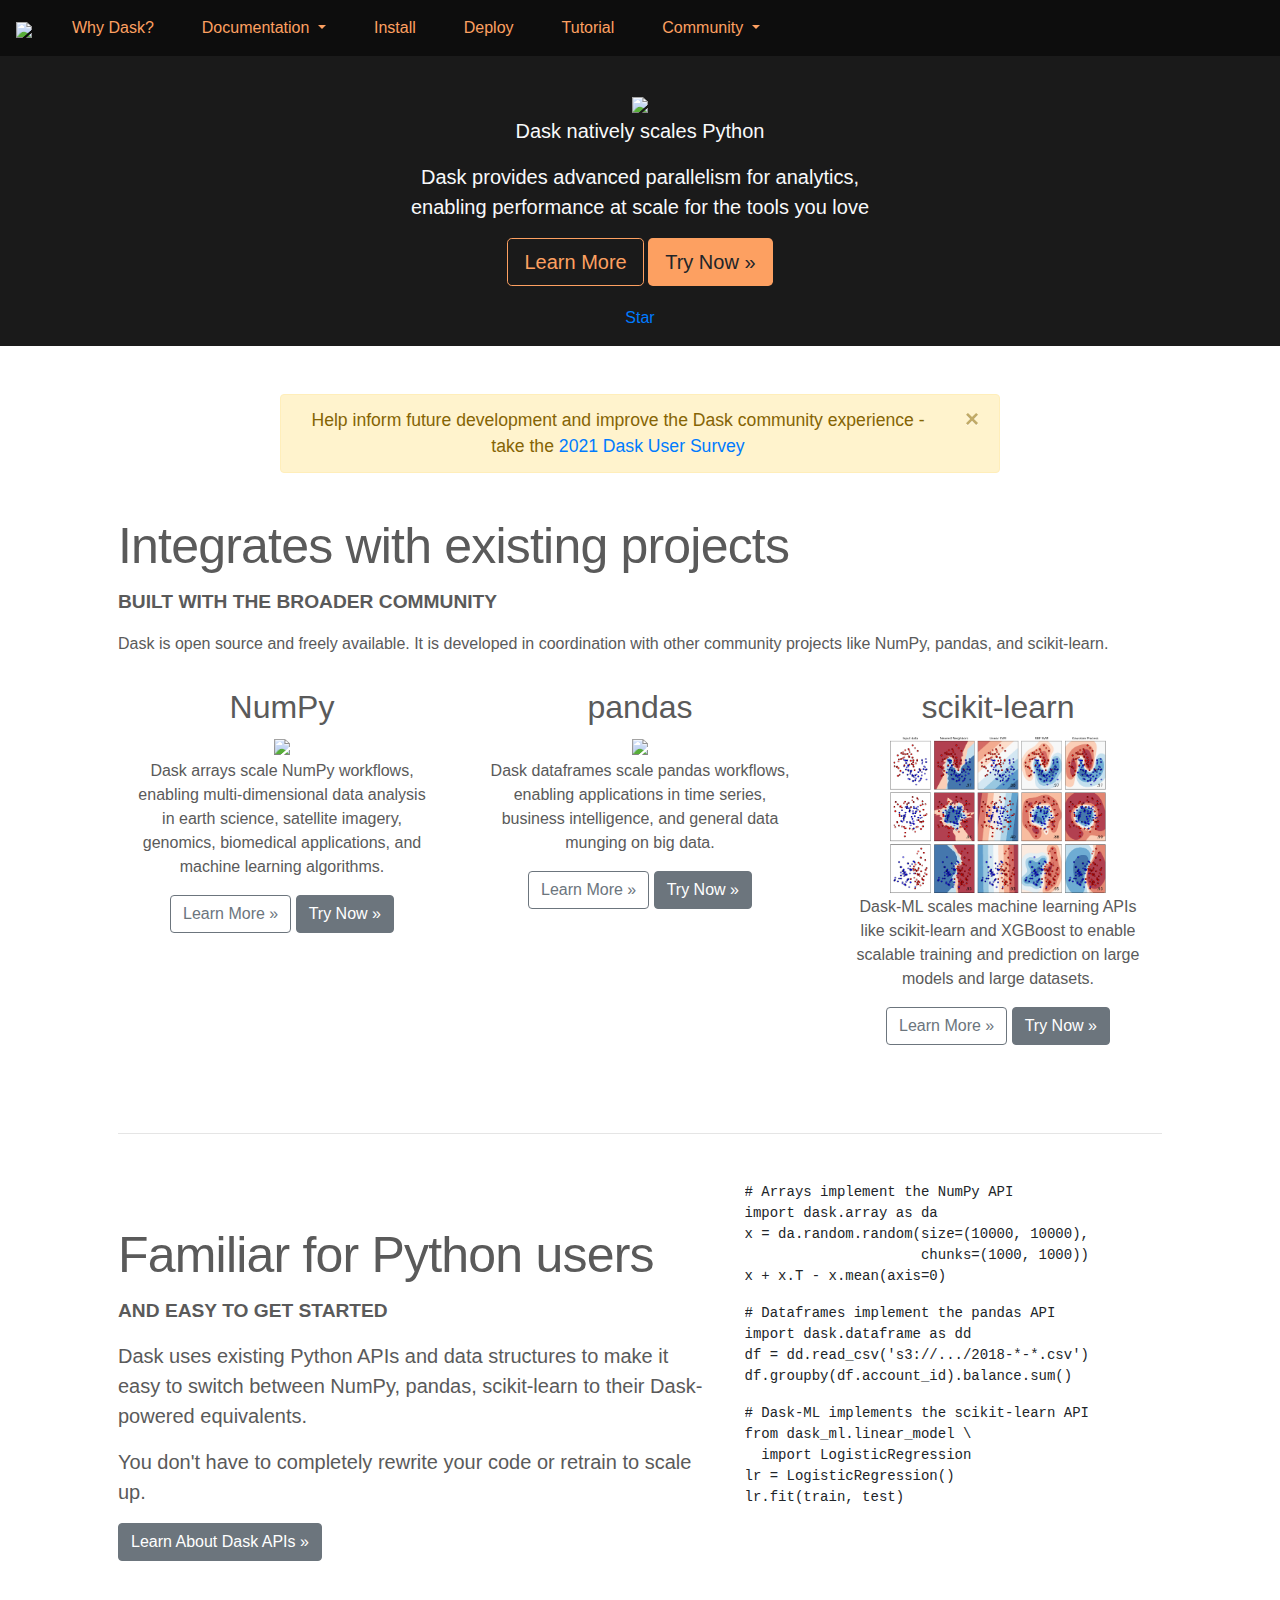
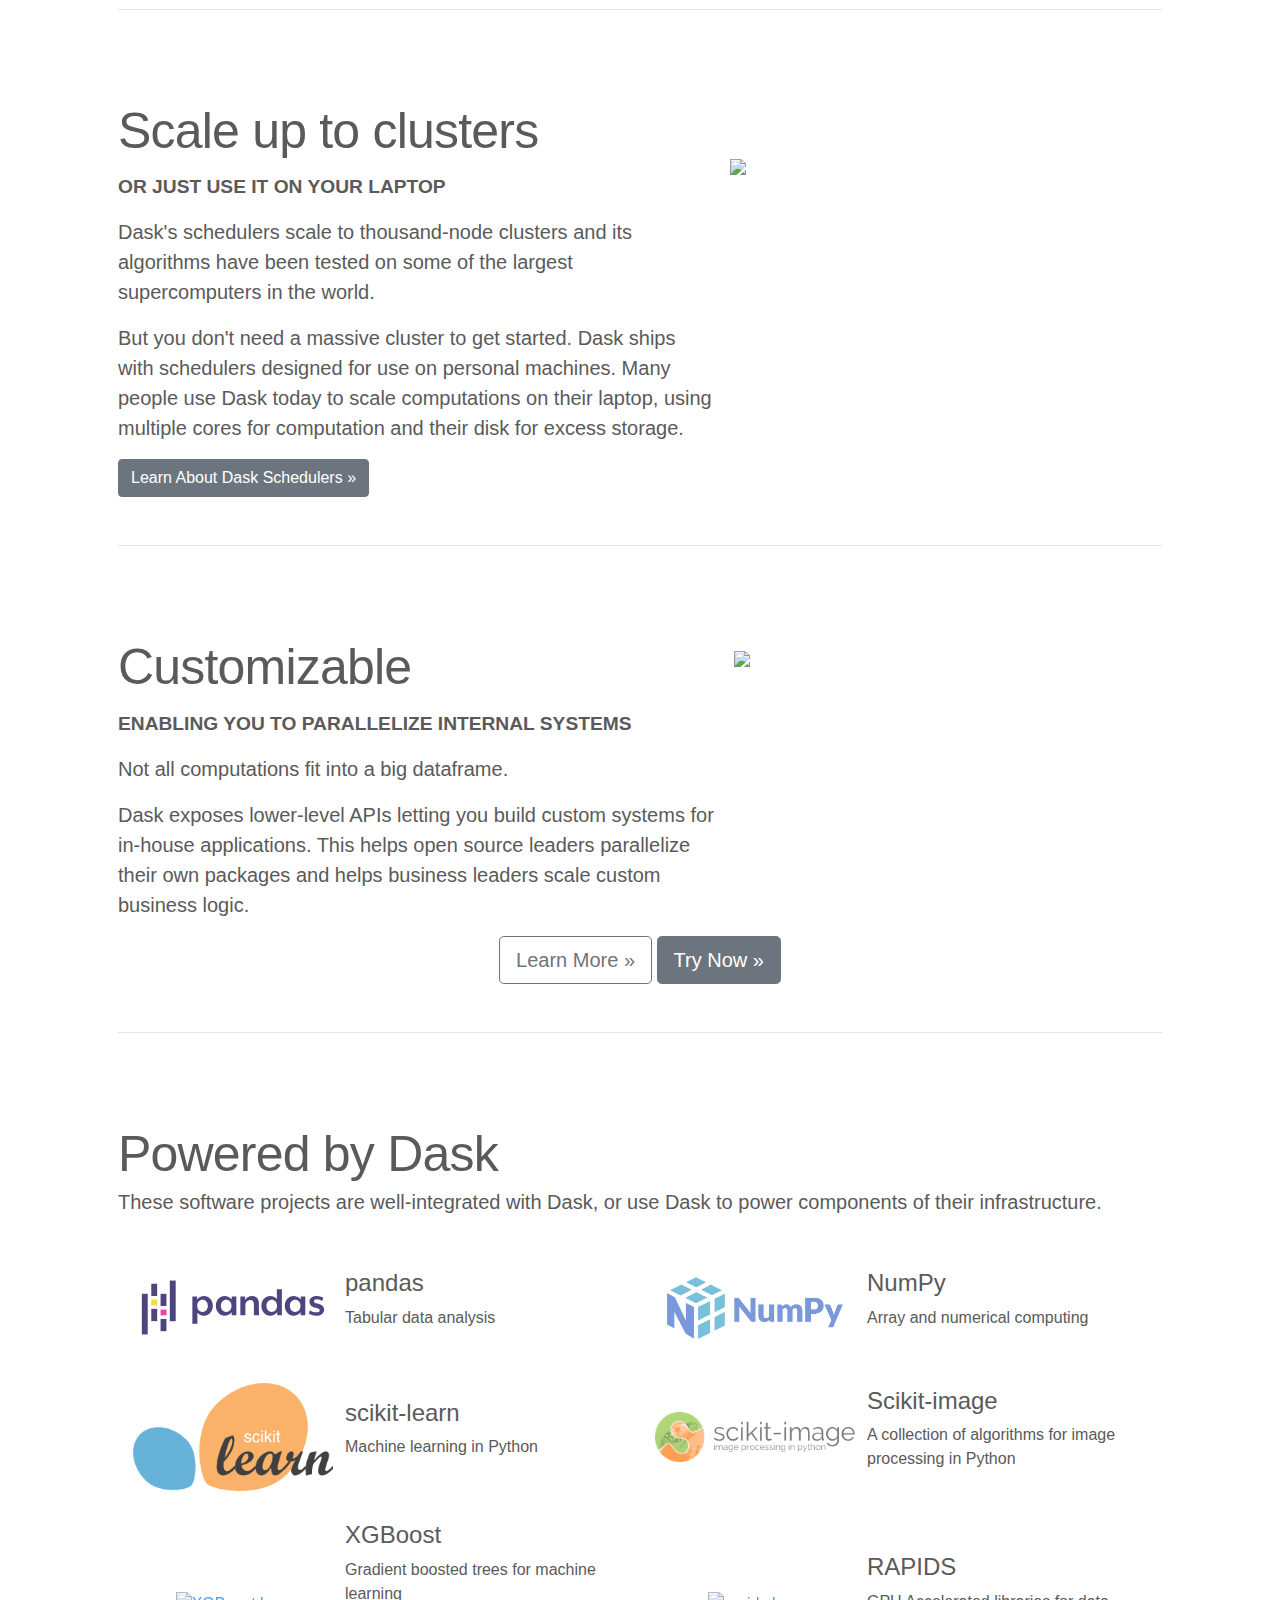
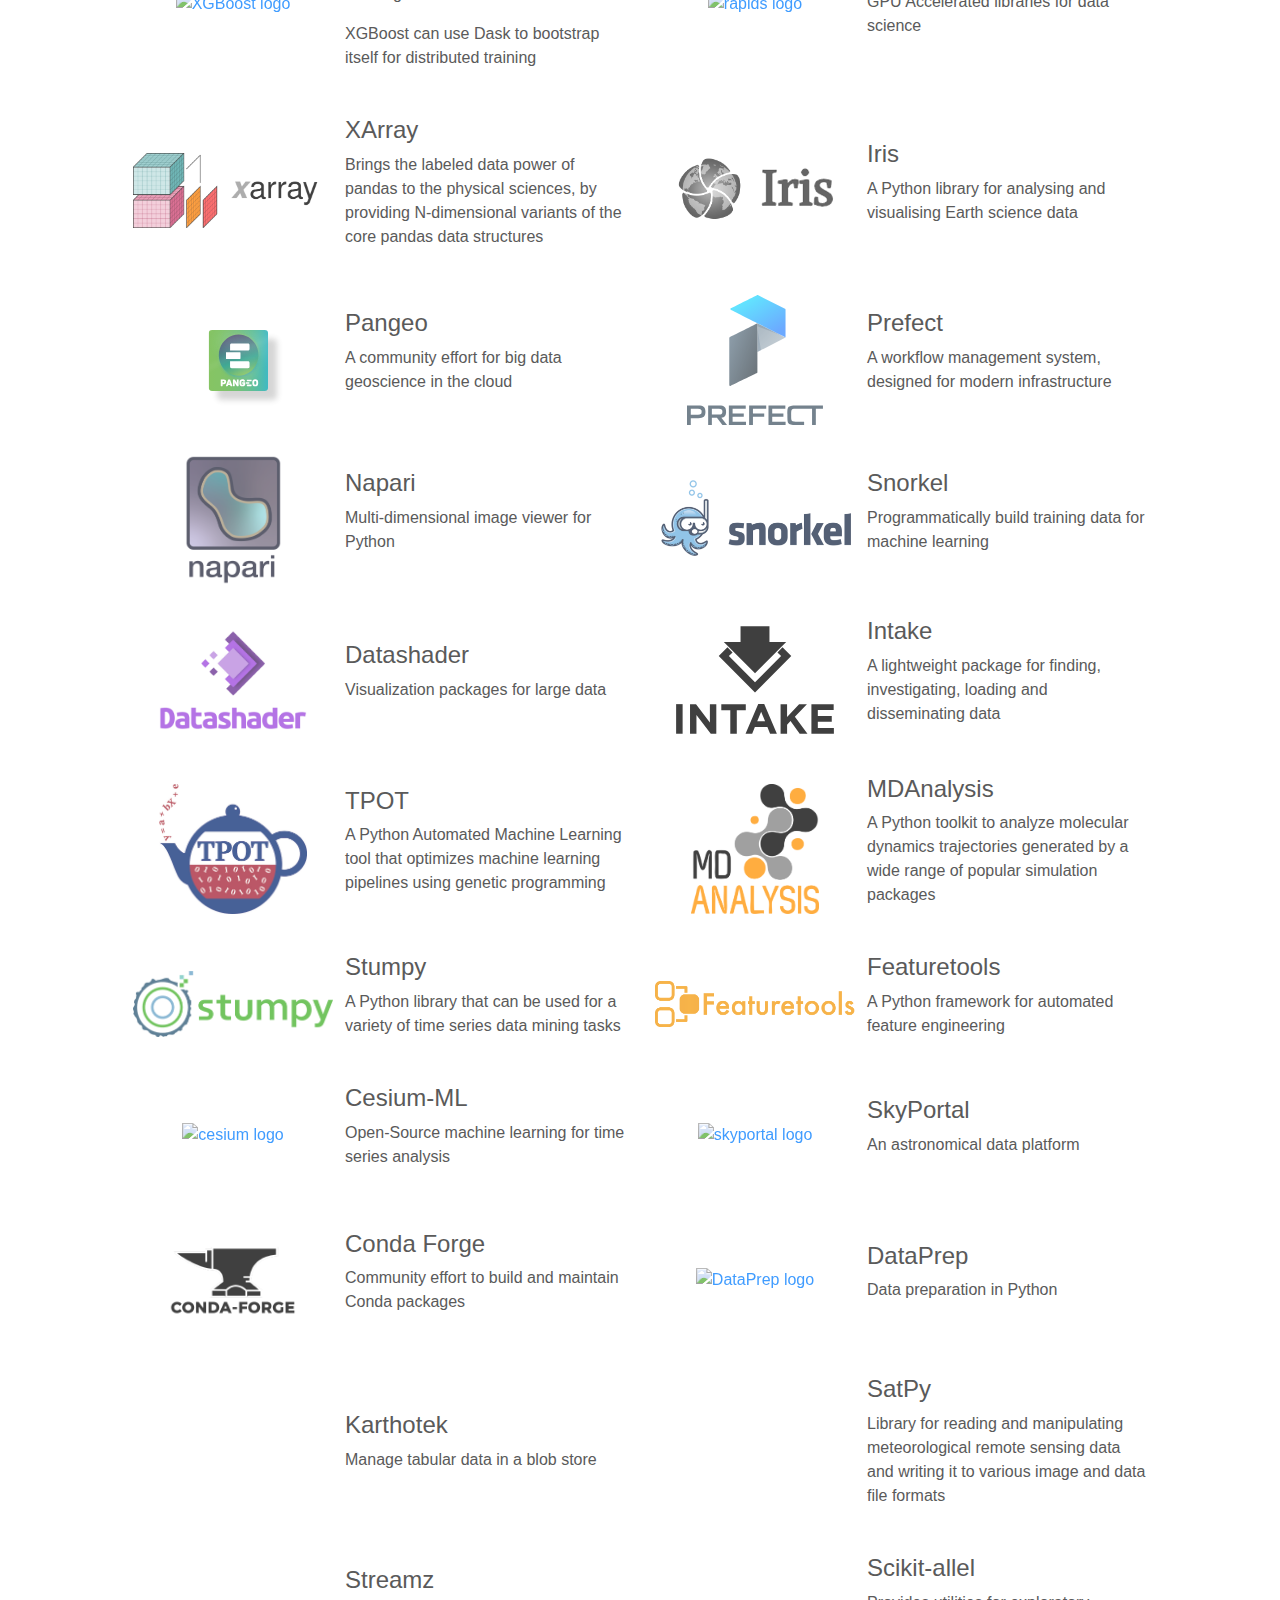
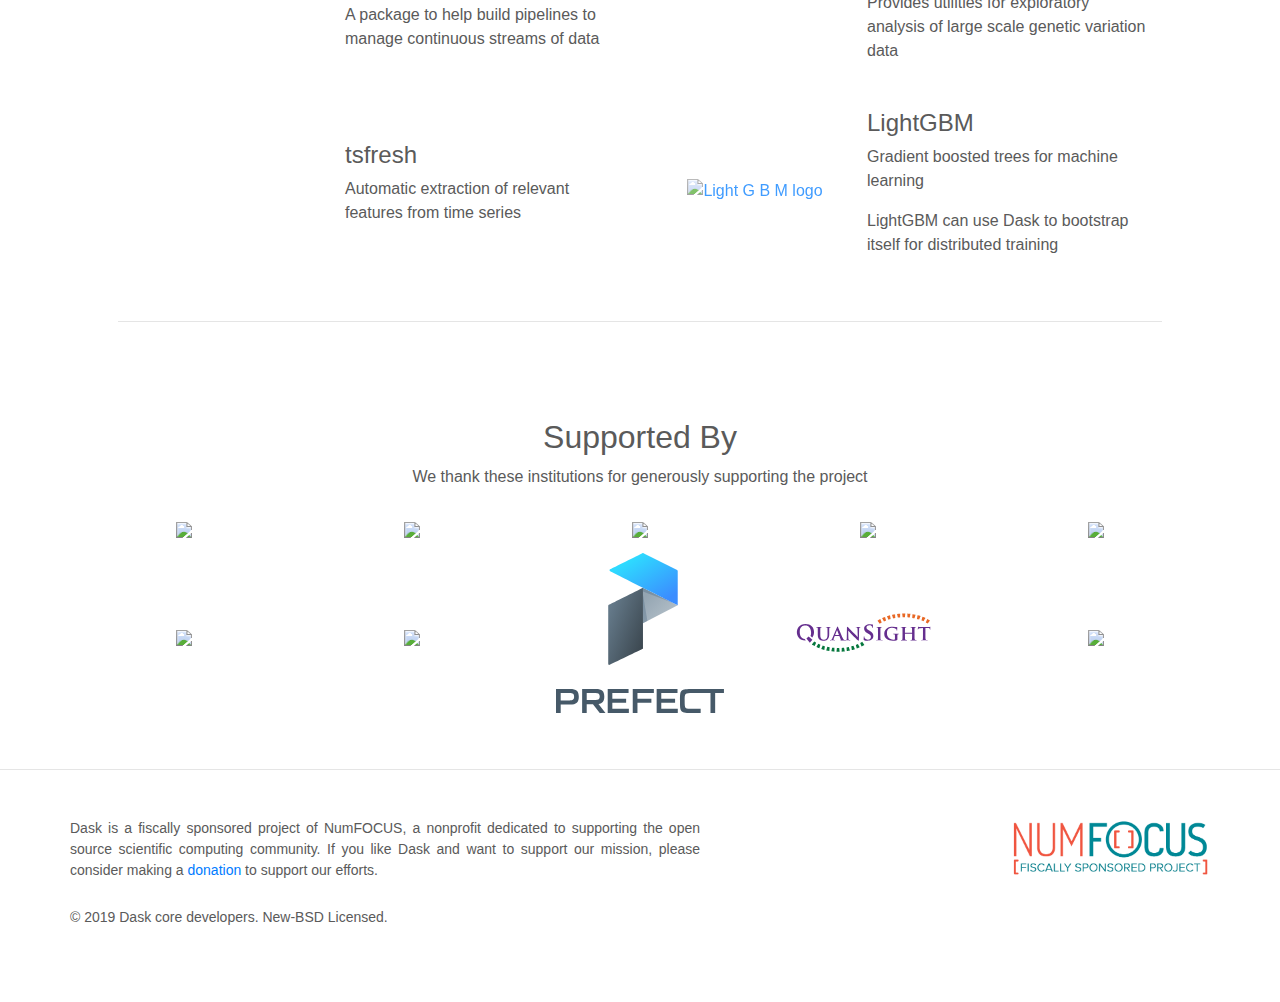
==== index.html @ f503f7cb "Update to use new Coiled logo" ====
<!doctype html>
<html lang="en">
  <head>
    <meta charset="utf-8">
    <meta name="viewport" content="width=device-width, initial-scale=1, shrink-to-fit=no">
    <meta name="description" content="">
    <meta name="author" content="">
    <meta name="google-site-verification" content="2CoQThW5lcT6qWtdh8sSLJZAu2zcK69fjj8QJDXtjIM" />

    <!-- Open Graph -->
    <meta property="og:title" content="Dask: Scalable analytics in Python">
    <meta property="og:type" content="website">
    <meta property="og:image" content="https://dask.org/_images/dask_horizontal_white_no_pad_dark_bg.png">
    <meta property="og:url" content="https://dask.org/">
    <meta property="og:description" content="Dask provides advanced parallelism for analytics, enabling performance at scale for the tools you love">
    <meta name="twitter:card" content="summary_large_image">
    <meta name="twitter:creator:id" content="dask_dev">

    <link rel="shortcut icon" href="_images/favicon.ico"/>

    <title>Dask: Scalable analytics in Python</title>

    <!-- Bootstrap core CSS -->
    <link href="https://maxcdn.bootstrapcdn.com/bootstrap/4.0.0/css/bootstrap.min.css" rel="stylesheet">

    <link rel="stylesheet" href="https://cdnjs.cloudflare.com/ajax/libs/prism/1.6.0/themes/prism.min.css">

    <!-- Custom styles for this template -->
    <link href="_static/main-page.css" rel="stylesheet">

  </head>
  <body>

    <header>

      <nav class="navbar navbar-expand-lg">
        <div class="navbar-brand">
          <a href="index.html"><img src="_images/dask_icon_no_pad.svg" style="height: 2rem;"></a>
        </div>
        <div class="navbar-dark bg-dark">
          <button class="navbar-toggler" type="button" data-toggle="collapse" data-target="#navbarNavDropdown" aria-controls="navbarNavDropdown" aria-expanded="false" aria-label="Toggle navigation">
            <span class="navbar-toggler-icon"></span>
          </button>
        </div>
        <div class="collapse navbar-collapse" id="navbarNavDropdown">
          <ul class="navbar-nav">
            <li class="navbar-item"><a class="nav-link" href="https://docs.dask.org/en/latest/why.html">Why Dask?</a></li>

            <li class="nav-item dropdown">
              <a class="nav-link dropdown-toggle" href="#" id="navbarDropdownMenuLink" data-toggle="dropdown" aria-haspopup="true" aria-expanded="false">
                Documentation
              </a>
              <div class="dropdown-menu" aria-labelledby="navbarDropdownMenuLink">
                <a class="dropdown-item" href="https://docs.dask.org/en/latest/">Overview</a>
                <a class="dropdown-item" href="https://docs.dask.org/en/latest/array.html">Arrays</a>
                <a class="dropdown-item" href="https://docs.dask.org/en/latest/dataframe.html">Dataframes</a>
                <a class="dropdown-item" href="https://ml.dask.org/">Machine Learning</a>
                <a class="dropdown-item" href="https://docs.dask.org/en/latest/delayed.html">Custom Applications</a>
                <a class="dropdown-item" href="https://docs.dask.org/en/latest/futures.html">Real Time</a>
              </div>
            </li>

            <li class="navbar-item"><a class="nav-link" href="https://docs.dask.org/en/latest/install.html">Install</a></li>
            <li class="navbar-item"><a class="nav-link" href="https://docs.dask.org/en/latest/setup.html">Deploy</a></li>
            <li class="navbar-item"><a class="nav-link" href="https://github.com/dask/dask-tutorial">Tutorial</a></li>

            <li class="nav-item dropdown">
              <a class="nav-link dropdown-toggle" href="#" id="navbarDropdownMenuLink" data-toggle="dropdown" aria-haspopup="true" aria-expanded="false">
                Community
              </a>
              <div class="dropdown-menu" aria-labelledby="navbarDropdownMenuLink">
                <a class="dropdown-item" href="https://docs.dask.org/en/latest/support.html">Ask for Help</a>
                <a class="dropdown-item" href="https://github.com/dask">Github</a>
                <a class="dropdown-item" href="https://stackoverflow.com/questions/tagged/dask">Stack Overflow</a>
                <a class="dropdown-item" href="https://twitter.com/dask_dev">Twitter</a>
                <a class="dropdown-item" href="https://blog.dask.org/"> Developer Blog </a>
              </div>
            </li>
          </ul>
        </div>
      </nav>

      <div class="hero position-relative overflow-hidden p-3 text-center text-light">
        <div class="col-md-5 p-lg-1 mx-auto my-3">
          <img src="_images/dask_horizontal_white_no_pad.svg" style="max-width: 100rem;">
          <p class="lead font-weight-normal">
          Dask natively scales Python
          </p>
          <p class="lead ">
          Dask provides advanced parallelism for analytics,
          enabling performance at scale for the tools you love
          </p>
          <a class="btn outline-dask btn-lg" href="https://docs.dask.org/en/latest/">Learn More</a>
          <a class="btn solid-dask btn-lg" href="https://mybinder.org/v2/gh/dask/dask-examples/main?urlpath=lab" role="button">Try Now &raquo;</a>
        </div>
        <a class="github-button" href="https://github.com/dask/dask" data-color-scheme="no-preference: light; light: light; dark: dark;" data-size="large" aria-label="Star dask/dask on GitHub">Star</a>
      </div>


      <main role="main">

        <!-- Marketing messaging and featurettes
          ================================================== -->
          <!-- Wrap the rest of the page in another container to center all the content. -->

          <div class="container marketing p-md-5">

            <div class="alert alert-warning alert-dismissible fade show" role="alert" style="text-align: center;font-size: 1.1em;max-width: 720px;margin-left: auto;margin-right: auto;">
                Help inform future development and improve the Dask community experience - take the <a href="https://forms.gle/F7QSGpSHwBWu8NCg8">2021 Dask User Survey</a>
              <button type="button" class="close" data-dismiss="alert" aria-label="Close">
                <span aria-hidden="true">&times;</span>
              </button>
            </div>

            <!-- Three columns of text below the carousel -->
            <h2 class="featurette-heading">Integrates with existing projects</h2>
            <h2 class="featurette-subheading">Built with the broader community</h2>
            <p>Dask is open source and freely available.  It is developed in coordination with other community projects like NumPy, pandas, and scikit-learn.</p>
            <div class="row">

              <div class="col-lg-4">
                <h2 class="mt-3">NumPy</h2>
                <img src="_images/dask-array-black-text.svg" class="top-image">
                <p>Dask arrays scale NumPy workflows, enabling multi-dimensional data analysis in earth science, satellite imagery, genomics, biomedical applications, and machine learning algorithms.</p>
                <p>
                <a class="btn btn-outline-secondary" href="https://docs.dask.org/en/latest/array.html" role="button">Learn More &raquo;</a>
                <a class="btn btn-secondary" href="https://mybinder.org/v2/gh/dask/dask-examples/main?urlpath=lab/tree/array.ipynb" role="button">Try Now &raquo;</a>
                </p>
              </div><!-- /.col-lg-4 -->
              <div class="col-lg-4">
                <h2 class="mt-3">pandas</h2>
                <img src="_images/dask-dataframe.svg" class="top-image">
                <p>Dask dataframes scale pandas workflows, enabling applications in time series, business intelligence, and general data munging on big data.</p>
                <p>
                <a class="btn btn-outline-secondary" href="https://docs.dask.org/en/latest/dataframe.html" role="button">Learn More &raquo;</a>
                <a class="btn btn-secondary" href="https://mybinder.org/v2/gh/dask/dask-examples/main?urlpath=lab/tree/dataframe.ipynb" role="button">Try Now &raquo;</a>
                </p>
              </div><!-- /.col-lg-4 -->
              <div class="col-lg-4">
                <!-- <img src="https://upload.wikimedia.org/wikipedia/commons/thumb/3/32/Rosenbrock_function.svg/300px-Rosenbrock_function.svg.png" class="top-image"> -->
                <h2 class="mt-3">scikit-learn</h2>
                <img src="_images/sklearn-classification.png" class="top-image">
                <p>Dask-ML scales machine learning APIs like scikit-learn and XGBoost to enable scalable training and prediction on large models and large datasets.</p>
                <p>
                <a class="btn btn-outline-secondary" href="https://ml.dask.org/" role="button">Learn More &raquo;</a>
                <a class="btn btn-secondary" href="https://mybinder.org/v2/gh/dask/dask-examples/main?urlpath=lab/tree/machine-learning.ipynb" role="button">Try Now &raquo;</a>
                </p>
              </div><!-- /.col-lg-4 -->
            </div><!-- /.row -->


            <!-- START THE FEATURETTES -->

            <hr class="featurette-divider">

            <div class="row featurette">
              <div class="col-md-7">
                <h2 class="featurette-heading">Familiar for Python users</h2>
                <h2 class="featurette-subheading">and easy to get started</h2>
                <p class="lead">Dask uses existing Python APIs and data structures to make it easy to switch between NumPy, pandas, scikit-learn to their Dask-powered equivalents.</>
                <p class="lead">You don't have to completely rewrite your code or retrain to scale up.</p>
                <a class="btn btn-secondary" href="https://docs.dask.org/en/latest/api.html" role="button">Learn About Dask APIs &raquo;</a>
              </div>

              <div class="col-md-5 code-block">
                <pre><code class="language-python"># Arrays implement the NumPy API
import dask.array as da
x = da.random.random(size=(10000, 10000),
                     chunks=(1000, 1000))
x + x.T - x.mean(axis=0)</code></pre>

                <pre><code class="language-python"># Dataframes implement the pandas API
import dask.dataframe as dd
df = dd.read_csv('s3://.../2018-*-*.csv')
df.groupby(df.account_id).balance.sum()</code></pre>

                <pre><code class="language-python"># Dask-ML implements the scikit-learn API
from dask_ml.linear_model \
  import LogisticRegression
lr = LogisticRegression()
lr.fit(train, test)</code></pre>
              </div>
            </div>

            <hr class="featurette-divider"></hr>

            <div class="row featurette">
              <div class="col-md-7 order-md-1">
                <h2 class="featurette-heading">Scale up to clusters</h2>
                <h2 class="featurette-subheading">or just use it on your laptop</h2>
                <p class="lead">Dask's schedulers scale to thousand-node clusters and its algorithms have been tested on some of the largest supercomputers in the world.</p>

                <p class="lead">But you don't need a massive cluster to get started. Dask ships with schedulers designed for use on personal machines. Many people use Dask today to scale computations on their laptop, using multiple cores for computation and their disk for excess storage.</p>
                <a class="btn btn-secondary" href="https://docs.dask.org/en/latest/scheduling.html" role="button">Learn About Dask Schedulers &raquo;</a>
              </div>
              <div class="col-md-5 order-md-2" style="padding: 6rem 0rem;">
                <img src="https://github.com/dask/dask-org/raw/main/images/grid_search_schedule.gif"
                     width="100%">
              </div>
            </div>

            <hr class="featurette-divider"></hr>

            <div class="row featurette">
              <div class="col-md-7">
                <h2 class="featurette-heading">Customizable</h2>
                <h2 class="featurette-subheading">Enabling you to parallelize internal systems</h2>
                <p class="lead">Not all computations fit into a big dataframe.</p>
                <p class="lead">Dask exposes lower-level APIs letting you build custom systems for in-house applications. This helps open source leaders parallelize their own packages and helps business leaders scale custom business logic.</p>
              </div>

              <div class="col-md-5 p-lg-1 mx-auto my-5">
                <img src="https://github.com/dask/dask-org/raw/main/images/credit-model.svg.png"
                     width="100%">
              </div>
            </div>

            <div class="text-center">
              <a class="btn btn-outline-secondary btn-lg" href="https://docs.dask.org/en/latest/" role="button">Learn More &raquo;</a>
              <a class="btn btn-secondary btn-lg" href="https://mybinder.org/v2/gh/dask/dask-examples/main?urlpath=lab" role="button">Try Now &raquo;</a>
            </div>

            <hr class="featurette-divider"></hr>

            <div class="row">
              <div class="col-md-12">
              <h2 class="featurette-heading" id="powered-by"><a href="#powered-by" class="link-unstyled">Powered by Dask</a></h2>
                <p class="lead">
                These software projects are well-integrated with Dask,
                or use Dask to power components of their infrastructure.</>
                <div class="container">

                  <div class="row top-padding-small">
                    <div class="col-md-6 flex-item">
                      <a class="flex-item-left" href="https://pandas.pydata.org">
                        <img src="_images/pandas.svg" alt="pandas logo">
                      </a>
                      <div>
                        <h4>pandas</h4>
                        <p>Tabular data analysis</p>
                      </div>
                    </div>
                    <div class="col-md-6 flex-item">
                      <a class="flex-item-left" href="https://numpy.org/">
                        <img src="_images/numpy.png" alt="NumPy logo">
                      </a>
                      <div>
                        <h4>NumPy</h4>
                        <p>Array and numerical computing</p>
                      </div>
                    </div>
                  </div>

                  <div class="row top-padding-small">
                    <div class="col-md-6 flex-item">
                      <a class="flex-item-left" href="https://scikit-learn.org/stable/">
                        <img src="_images/scikit-learn-logo.png" alt="scikit-learn logo">
                      </a>
                      <div>
                        <h4>scikit-learn</h4>
                        <p>Machine learning in Python</p>
                      </div>
                    </div>
                    <div class="col-md-6 flex-item">
                      <a class="flex-item-left" href="https://scikit-image.org/">
                        <img src="_images/scikit-image-logo.png" alt="scikit-image logo">
                      </a>
                      <div>
                        <h4>Scikit-image</h4>
                        <p>A collection of algorithms for image processing in Python</p>
                      </div>
                    </div>
                  </div>

                  <div class="row top-padding-small">
                    <div class="col-md-6 flex-item">
                      <a class="flex-item-left" href="https://xgboost.ai/">
                        <img src="_images/xgboost-logo.png" alt="XGBoost logo">
                      </a>
                      <div>
                        <h4>XGBoost</h4>
                        <p>Gradient boosted trees for machine learning </p>
                        <p>XGBoost can use Dask to bootstrap itself for distributed training</p>
                      </div>
                    </div>
                    <div class="col-md-6 flex-item">
                      <a class="flex-item-left" href="https://rapids.ai">
                        <img src="_images/rapids-logo.png" alt="rapids logo">
                      </a>
                      <div>
                        <h4>RAPIDS</h4>
                        <p>GPU Accelerated libraries for data science</p>
                      </div>
                    </div>
                  </div>

                  <div class="row top-padding-small">
                    <div class="col-md-6 flex-item">
                      <a class="flex-item-left" href="http://xarray.pydata.org/en/stable/">
                        <img src="_images/xarray-logo.png" alt="xarray logo">
                      </a>
                      <div>
                        <h4>XArray</h4>
                        <p>Brings the labeled data power of pandas to the physical sciences, by providing N-dimensional variants of the core pandas data structures</p>
                      </div>
                    </div>
                    <div class="col-md-6 flex-item">
                      <a class="flex-item-left" href="https://scitools.org.uk/iris/docs/latest/">
                        <img src="_images/iris-logo.png" alt="iris logo">
                      </a>
                      <div>
                        <h4>Iris</h4>
                        <p>A Python library for analysing and visualising Earth science data</p>
                      </div>
                    </div>
                  </div>

                  <div class="row top-padding-small">
                    <div class="col-md-6 flex-item">
                      <a class="flex-item-left" href="https://pangeo.io">
                        <img src="_images/pangeo_card_green.svg" alt="pangeo logo">
                      </a>
                      <div>
                        <h4>Pangeo</h4>
                        <p>A community effort for big data geoscience in the cloud</p>
                      </div>
                    </div>
                    <div class="col-md-6 flex-item">
                      <a class="flex-item-left" href="https://docs.prefect.io/">
                        <img src="_images/prefect-logo.svg" alt="prefect logo">
                      </a>
                      <div>
                        <h4>Prefect</h4>
                        <p>A workflow management system, designed for modern infrastructure</p>
                      </div>
                    </div>
                  </div>

                  <div class="row top-padding-small">
                    <div class="col-md-6 flex-item">
                      <a class="flex-item-left" href="http://napari.org">
                        <img src="_images/napari.png" alt="Napari logo">
                      </a>
                      <div>
                        <h4>Napari</h4>
                        <p>Multi-dimensional image viewer for Python</p>
                      </div>
                    </div>
                    <div class="col-md-6 flex-item">
                      <a class="flex-item-left" href="https://snorkel.org">
                        <img src="_images/snorkel.png" alt="Snorkel logo">
                      </a>
                      <div>
                        <h4>Snorkel</h4>
                        <p>Programmatically build training data for machine learning</p>
                      </div>
                    </div>
                  </div>

                  <div class="row top-padding-small">
                    <div class="col-md-6 flex-item">
                      <a class="flex-item-left" href="http://datashader.org">
                        <img src="_images/datashader_logo.png" alt="datashader logo">
                      </a>
                      <div>
                        <h4>Datashader</h4>
                        <p>Visualization packages for large data</p>
                      </div>
                    </div>
                    <div class="col-md-6 flex-item">
                      <a class="flex-item-left" href="https://intake.readthedocs.io/en/latest/">
                        <img src="_images/intake-logo.svg" alt="intake logo">
                      </a>
                      <div>
                        <h4>Intake</h4>
                        <p>A lightweight package for finding, investigating, loading and disseminating data</p>
                      </div>
                    </div>
                  </div>

                  <div class="row top-padding-small">
                    <div class="col-md-6 flex-item">
                      <a class="flex-item-left" href="https://epistasislab.github.io/tpot/">
                        <img src="_images/tpot-logo.jpg" alt="tpot logo">
                      </a>
                      <div>
                        <h4>TPOT</h4>
                        <p>A Python Automated Machine Learning tool that optimizes machine learning pipelines using genetic programming</p>
                      </div>
                    </div>
                    <div class="col-md-6 flex-item">
                      <a class="flex-item-left" href="https://www.mdanalysis.org/">
                        <img src="_images/mdanalysis-logo.png" alt="mdanalysis logo">
                      </a>
                      <div>
                        <h4>MDAnalysis</h4>
                        <p>A Python toolkit to analyze molecular dynamics trajectories generated by a wide range of popular simulation packages</p>
                      </div>
                    </div>
                  </div>

                  <div class="row top-padding-small">
                    <div class="col-md-6 flex-item">
                      <a class="flex-item-left" href="https://github.com/TDAmeritrade/stumpy">
                        <img src="_images/stumpy_logo_small.png" alt="stumpy logo">
                      </a>
                      <div>
                        <h4>Stumpy</h4>
                        <p>A Python library that can be used for a variety of time series data mining tasks</p>
                      </div>
                    </div>
                    <div class="col-md-6 flex-item">
                      <a class="flex-item-left" href="https://www.featuretools.com/">
                        <img src="_images/featuretools-logo.png" alt="featuretools logo">
                      </a>
                      <div>
                        <h4>Featuretools</h4>
                        <p>A Python framework for automated feature engineering</p>
                      </div>
                    </div>
                  </div>

                  <div class="row top-padding-small">
                    <div class="col-md-6 flex-item">
                      <a class="flex-item-left" href="http://cesium-ml.org">
                        <img src="_images/cesium-logo.png" alt="cesium logo">
                      </a>
                      <div>
                        <h4>Cesium-ML</h4>
                        <p>Open-Source machine learning for time series analysis</p>
                      </div>
                    </div>
                    <div class="col-md-6 flex-item">
                      <a class="flex-item-left" href="https://skyportal.io">
                        <img src="_images/skyportal_logo.png" alt="skyportal logo">
                      </a>
                      <div>
                        <h4>SkyPortal</h4>
                        <p>An astronomical data platform</p>
                      </div>
                    </div>
                  </div>

                  <div class="row top-padding-small">
                    <div class="col-md-6 flex-item">
                      <a class="flex-item-left" href="http://cesium-ml.org">
                        <img src="_images/conda-forge.png" alt="Conda Forge logo">
                      </a>
                      <div>
                        <h4>Conda Forge</h4>
                        <p>Community effort to build and maintain Conda packages</p>
                      </div>
                    </div>
                    <div class="col-md-6 flex-item">
                      <a class="flex-item-left" href="http://dataprep.ai">
                        <img src="_images/dataprep.png" alt="DataPrep logo">
                      </a>
                      <div>
                        <h4>DataPrep</h4>
                        <p>Data preparation in Python</p>
                      </div>
                    </div>
                  </div>

                  <div class="row top-padding-small">
                    <div class="col-md-6 flex-item">
                      <div class="flex-item-left"></div>
                      <div>
                        <a class="link-unstyled" href="https://kartothek.readthedocs.io/">
                          <h4>Karthotek</h4>
                        </a>
                        <p>Manage tabular data in a blob store</p>
                      </div>
                    </div>
                    <div class="col-md-6 flex-item">
                      <div class="flex-item-left"></div>
                      <div>
                        <a class="link-unstyled" href="https://satpy.readthedocs.io/">
                          <h4>SatPy</h4>
                        </a>
                        <p>Library for reading and manipulating meteorological remote sensing data and writing it to various image and data file formats</p>
                      </div>
                    </div>
                  </div>

                  <div class="row top-padding-small">
                    <div class="col-md-6 flex-item">
                      <div class="flex-item-left"></div>
                      <div>
                        <a class="link-unstyled" href="https://streamz.readthedocs.io/en/latest/">
                          <h4>Streamz</h4>
                        </a>
                        <p>A package to help build pipelines to manage continuous streams of data</p>
                      </div>
                    </div>
                    <div class="col-md-6 flex-item">
                      <div class="flex-item-left"></div>
                      <div>
                        <a class="link-unstyled" href="https://scikit-allel.readthedocs.io/en/stable/">
                          <h4>Scikit-allel</h4>
                        </a>
                        <p>Provides utilities for exploratory analysis of large scale genetic variation data</p>
                      </div>
                    </div>
                  </div>

                  <div class="row top-padding-small">
                    <div class="col-md-6 flex-item">
                      <div class="flex-item-left"></div>
                      <div>
                        <a class="link-unstyled" href="https://tsfresh.readthedocs.io/en/latest/">
                          <h4>tsfresh</h4>
                        </a>
                        <p>Automatic extraction of relevant features from time series</p>
                      </div>
                    </div>
                    <div class="col-md-6 flex-item">
                      <a class="flex-item-left" href="https://lightgbm.readthedocs.io/">
                        <img src="_images/lightgbm-logo.svg" alt="Light G B M logo">
                      </a>
                      <div>
                        <h4>LightGBM</h4>
                        <p>Gradient boosted trees for machine learning</p>
                        <p>LightGBM can use Dask to bootstrap itself for distributed training</p>
                      </div>
                    </div>
                  </div>
                </div>
              </div>
            </div>

            <hr class="featurette-divider"></hr>

          </div>

          <section id="supporters">

            <div class="container supporters">
              <h2 id="supported-by"><a href="#supported-by" class="link-unstyled">Supported By</a></h2>
              <p>We thank these institutions for generously supporting the project<p>
              <div class="row">
                <div class="col supporter">
                  <a href="https://anaconda.com"><img src="https://upload.wikimedia.org/wikipedia/en/c/cd/Anaconda_Logo.png"></a>
                </div>
                <div class="col supporter">
                  <a href="https://www.capitalone.com/"><img src="https://www.capitalone.co.uk/images/c1/brand/logo.svg"></a>
                </div>
                <div class="col supporter">
                  <a href="https://coiled.io/"><img src="https://raw.githubusercontent.com/coiled/logos/master/Coiled-Logo_Horizontal_Black-RGB.png"></a>
                </div>
                <div class="col supporter">
                  <a href="https://www.darpa.mil"><img src="https://upload.wikimedia.org/wikipedia/commons/thumb/6/6e/DARPA_Logo.jpg/320px-DARPA_Logo.jpg"></a>
                </div>
                <div class="col supporter">
                  <a href="https://www.moore.org"><img src="https://www.moore.org/content/images/logo-light.png"></a>
                </div>
              </div>
              <div class="row">
                <div class="col supporter">
                  <a href="https://www.nsf.gov"><img src="https://www.nsf.gov/images/logos/NSF_4-Color_bitmap_Logo.png"></a>
                </div>
                <div class="col supporter">
                  <a href="https://www.nvidia.com"><img src="https://upload.wikimedia.org/wikipedia/sco/2/21/Nvidia_logo.svg"></a>
                </div>
                <div class="col supporter">
                  <a href="https://docs.prefect.io/"><img src="_images/prefect-logo.svg"></a>
                </div>
                <div class="col supporter">
                  <a href="https://quansight.com"><img
                     src="_images/quansight.svg"></a>
                </div>
                <div class="col supporter">
                  <a href="https://saturncloud.io/"><img src="https://www.saturncloud.io/s/wp-content/uploads/2020/10/saturncloud-logo-1.svg"></a>
                </div>
              </div>
            </div>
          </section>

          <hr class="featurette-divider"></hr>
          <!-- /END THE FEATURETTES -->

          <!-- FOOTER -->
          <footer class="container">
            <div class="row footer-row">
              <p class="footer-text">
              Dask is a fiscally sponsored project of NumFOCUS, a nonprofit dedicated
              to supporting the open source scientific computing community. If you like
              Dask and want to support our mission, please consider making a
              <a href="https://numfocus.org/donate-to-dask">donation</a> to support our efforts.
              </p>
              <a class="footer-link" href="https://numfocus.org/">
                <img class="footer-img" alt="" src="_images/SponsoredProject.png">
              </a>
            </div>
            <div class="row footer-row">
              <p>&copy; 2019 Dask core developers. New-BSD Licensed.</p>
            </div>
          </footer>
      </main>

      <!-- Bootstrap core JavaScript
        ================================================== -->
        <!-- Placed at the end of the document so the pages load faster -->
        <script src="https://code.jquery.com/jquery-3.2.1.slim.min.js"
                integrity="sha384-KJ3o2DKtIkvYIK3UENzmM7KCkRr/rE9/Qpg6aAZGJwFDMVNA/GpGFF93hXpG5KkN"
                crossorigin="anonymous"></script>
        <script src="https://maxcdn.bootstrapcdn.com/bootstrap/4.0.0/js/bootstrap.min.js"></script>

        <!-- Code highlighting -->
        <script src="https://cdnjs.cloudflare.com/ajax/libs/prism/1.6.0/prism.min.js"></script>
        <script src="https://cdnjs.cloudflare.com/ajax/libs/prism/1.6.0/components/prism-python.min.js"></script>

        <!-- Google Analytics -->
        <script>
          window.ga=window.ga||function(){(ga.q=ga.q||[]).push(arguments)};ga.l=+new
  Date;
ga('create', 'UA-18218894-5', 'auto');
ga('set', 'anonymizeIp', true);
ga('send', 'pageview');
        </script>
        <script async
                src='https://www.google-analytics.com/analytics.js'></script>
        <!-- End Google Analytics -->

        <!-- Github star button -->
    <script async defer src="https://buttons.github.io/buttons.js"></script>
  </body>
</html>
---- _static/main-page.css ----
/* GLOBAL STYLES
-------------------------------------------------- */
/* Padding below the footer and lighter body text */

body {
  padding-bottom: 3rem;
  color: #5a5a5a;
}
footer {
  font-size: 14px;
}
.footer-row{
  margin-bottom: 10px;
  flex-wrap: nowrap;
}
.footer-text{
  max-width: 630px;
  flex: 0 1 630px;
  text-align: justify;
  margin-right: 20px;
}
.footer-link{
  flex: 1 1 auto;
  display: block;
  text-align: right;
}
.footer-img{
  max-width: 200px;
}

/* navbar
 * ----------------------------------------*/

.navbar {
  background-color: #1a1a1a;
  transition: background-color 0.25s ease-in;
}
.navbar:hover, .navbar.menu-open {
  background-color: #0d0d0d;
}
.navbar li {
  transition: .3s background-color;
  text-align: center;
  background-color: transparent;
  padding: 0rem 1rem;
  text-decoration: none;
  border-radius: 0.3rem;
}
.navbar li:hover {
  background-color: #FDA061;
}
.navbar li .nav-link{
  color: #FDA061;
}
.navbar li:hover .nav-link{
  color: #212529;
}

.dropdown-menu {
  background-color: #0d0d0dd0;
}

.dropdown-item {
  color: #FDA061;
}

.dropdown-item:hover {
  background-color: #FDA061D0;
}

.hero {
  background-color: #1a1a1a;
  text-color: white;
}


.top-image {
  height: 10rem;
  max-width: 20rem;
}


.outline-dask {
  color: #FDA061;
  background-color: transparent;
  border-color: #FDA061;
}


.outline-dask:hover {
  color: #212529;
  background-color: #FDA061;
  border-color: #FDA061;
}

.solid-dask {
  color: #212529;
  background-color: #FDA061;
}

.solid-dask:hover {
  color: #212529;
  background-color: #EC9050;
}


/* MARKETING CONTENT
-------------------------------------------------- */

/* Center align the text within the three columns below the carousel */
.marketing .col-lg-4 {
  margin-bottom: 1.5rem;
  text-align: center;
}
.marketing .col-lg-4 p {
  margin-right: .75rem;
  margin-left: .75rem;
}


/* Featurettes
------------------------- */

.featurette-divider {
  margin: 3rem 0; /* Space out the Bootstrap <hr> more */
}

/* Thin out the marketing headings */
.featurette-heading {
  font-weight: 300;
  line-height: 1;
  letter-spacing: -.05rem;
}

.featurette-subheading {
  text-transform: uppercase;
  font-size: 1.2rem;
  display: block;
  font-weight: 600;
  margin: 1.2rem 0;
}

/* Sponsors
 * ----------------------------*/

.sponsors {
  text-align: center;
}

/* Supporters
 * ----------------------------*/

.supporters {
  text-align: center;
}

.supporter {
  margin: 0.5rem 0;
  width: 100%;
}

.supporter img{
  max-height: 100%;
  max-width: 85%;
  position: relative;
  top: 50%;
  transform: translateY(-50%);
}

/* Users
 * ----------------------------*/

.flex-item {
  display:flex;
  align-items: center;
}

.flex-item-left{
  margin-right: 12px;
  flex-grow: 0;
  flex-shrink: 0;
  flex-basis: 200px;
  text-align: center;
}

.flex-item img{
  max-width: 100%;
  max-height: 130px;
  opacity: 0.75;
  transition: opacity 0.3s ease-in-out;
}

.flex-item a:hover img, .flex-item a:focus img{
  opacity: 1;
}

.top-padding-large{
  padding-top: 50px;
}

.top-padding-small{
  padding-top: 30px;
}

.link-unstyled, .link-unstyled:link, .link-unstyled:hover {
  color: inherit;
  text-decoration: inherit;
}


/* RESPONSIVE CSS
-------------------------------------------------- */

@media (min-width: 40em) {
  .featurette-heading {
    font-size: 50px;
  }
}

@media (min-width: 62em) {
  .featurette-heading {
    margin-top: 3rem;
  }
}

@media (max-width: 768px){
  .footer-text{
    text-align: left;
    margin-right: 0;
  }
  .footer-row{
    display: block;
    padding: 0 10px;
  }
  .footer-row:first-child{
    margin-bottom: 30px;
  }
  .footer-link{
    text-align: center;
  }
}
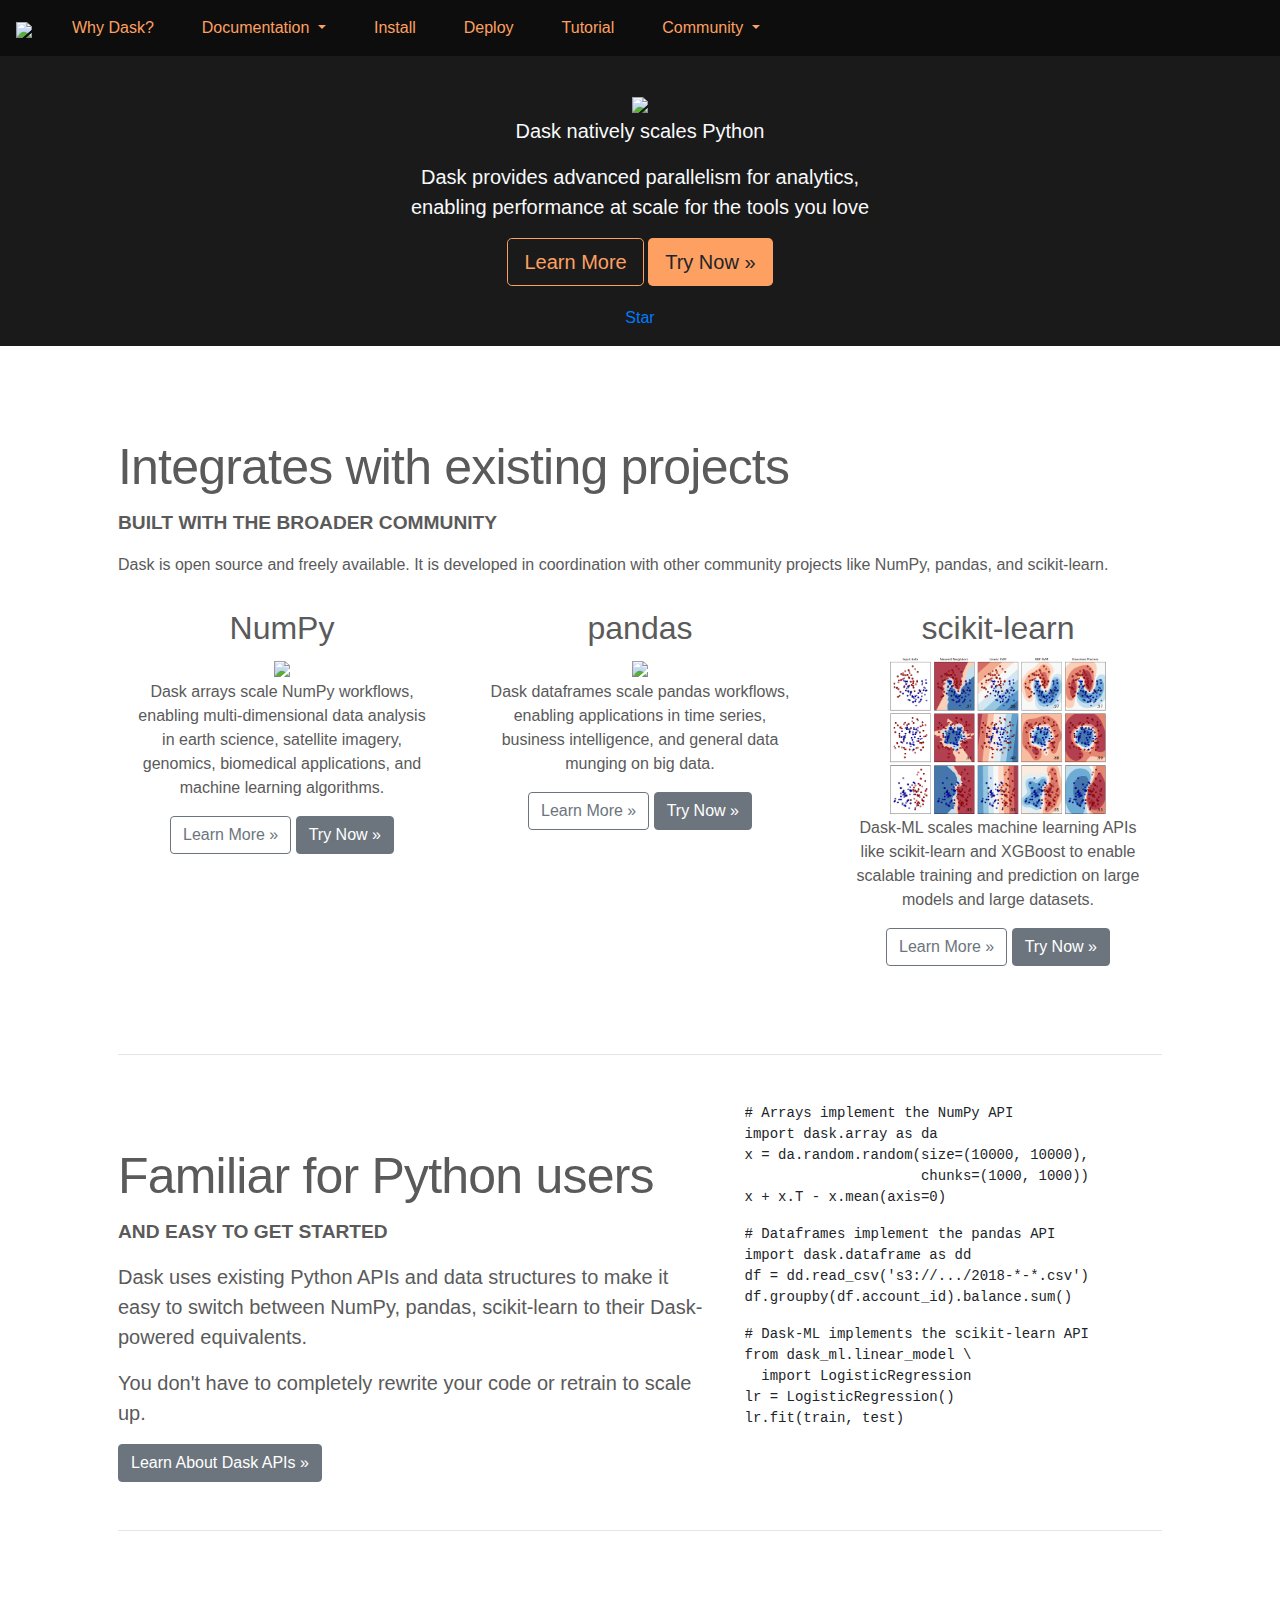
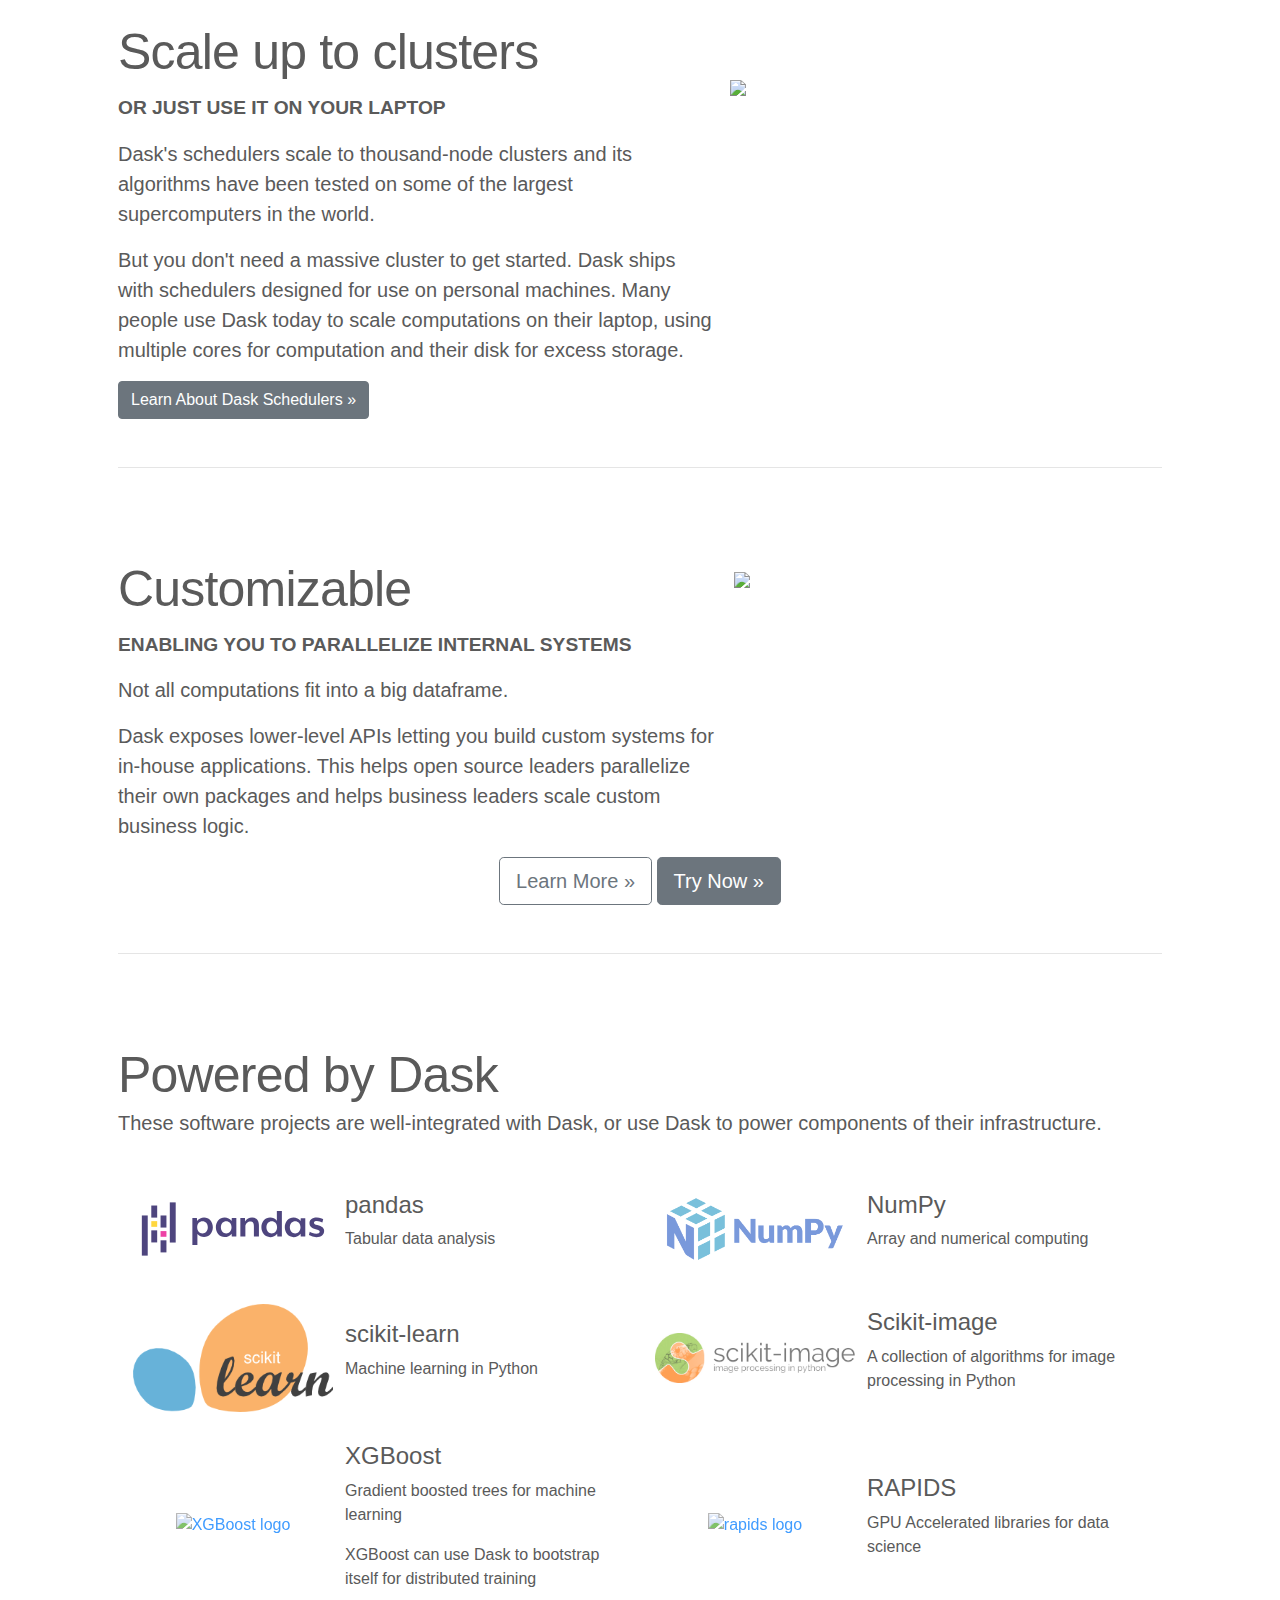
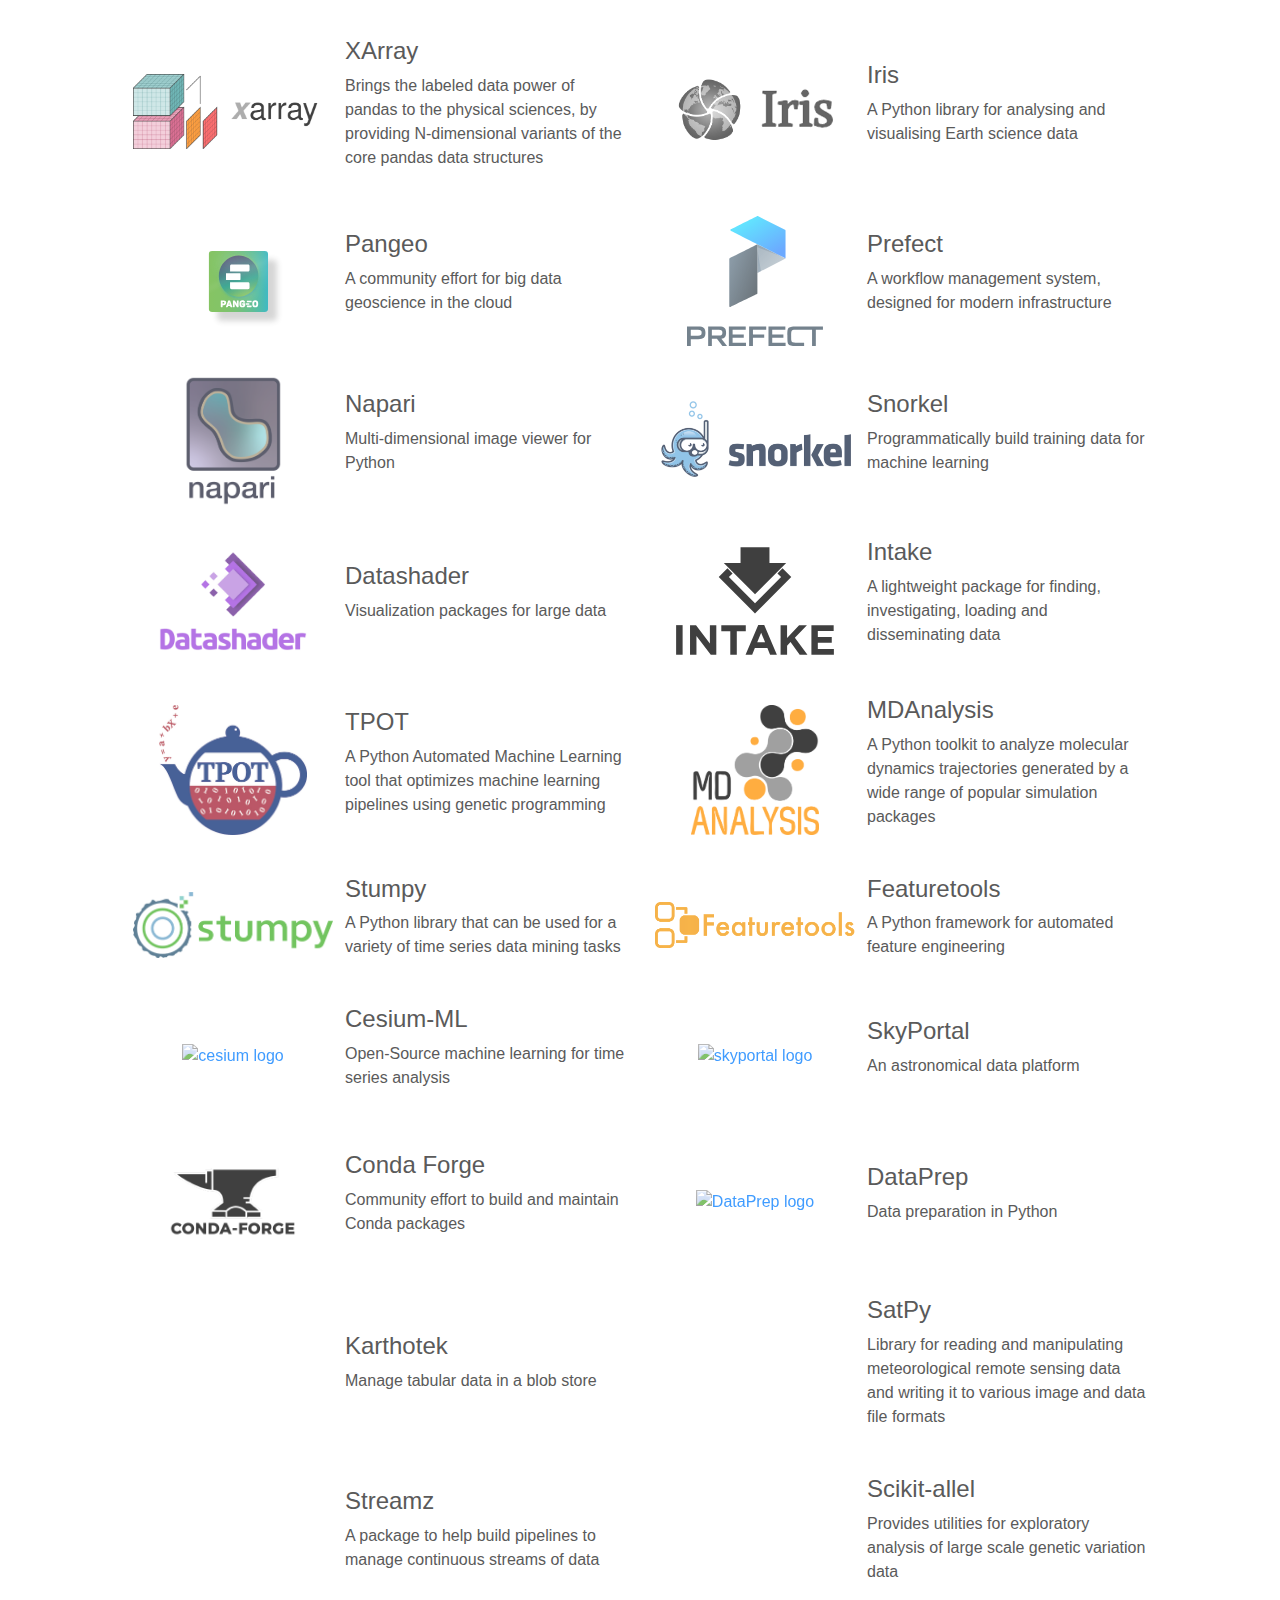
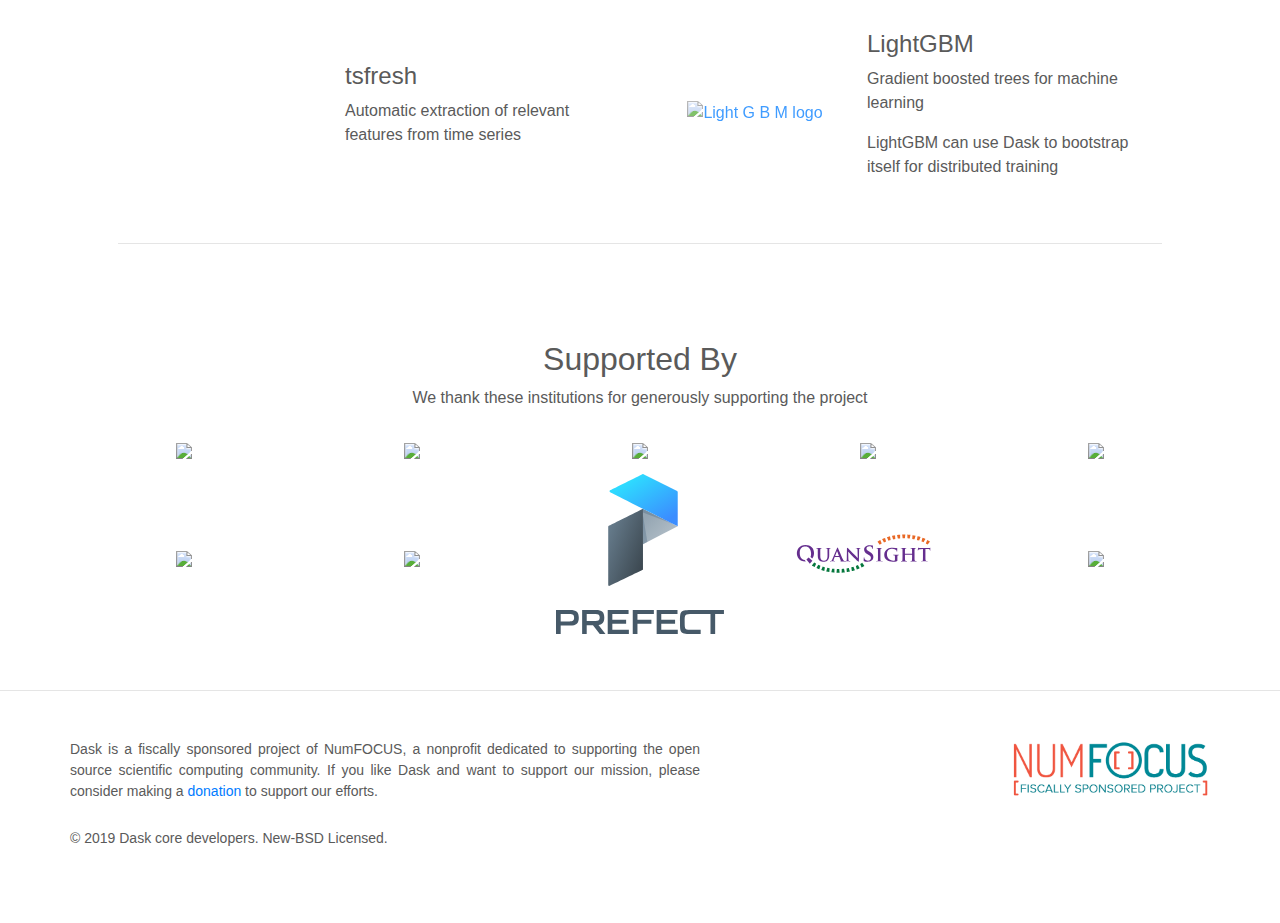
==== commit 9f5154fd: "Close 2021 User Survey" ====
--- a/index.html
+++ b/index.html
@@ -104,13 +104,6 @@
           <!-- Wrap the rest of the page in another container to center all the content. -->
 
           <div class="container marketing p-md-5">
-
-            <div class="alert alert-warning alert-dismissible fade show" role="alert" style="text-align: center;font-size: 1.1em;max-width: 720px;margin-left: auto;margin-right: auto;">
-                Help inform future development and improve the Dask community experience - take the <a href="https://forms.gle/F7QSGpSHwBWu8NCg8">2021 Dask User Survey</a>
-              <button type="button" class="close" data-dismiss="alert" aria-label="Close">
-                <span aria-hidden="true">&times;</span>
-              </button>
-            </div>
 
             <!-- Three columns of text below the carousel -->
             <h2 class="featurette-heading">Integrates with existing projects</h2>
@@ -570,7 +563,7 @@
                      src="_images/quansight.svg"></a>
                 </div>
                 <div class="col supporter">
-                  <a href="https://saturncloud.io/"><img src="https://www.saturncloud.io/s/wp-content/uploads/2020/10/saturncloud-logo-1.svg"></a>
+                  <a href="https://saturncloud.io/"><img src="https://saturncloud.io/icons/logo-square.png"></a>
                 </div>
               </div>
             </div>
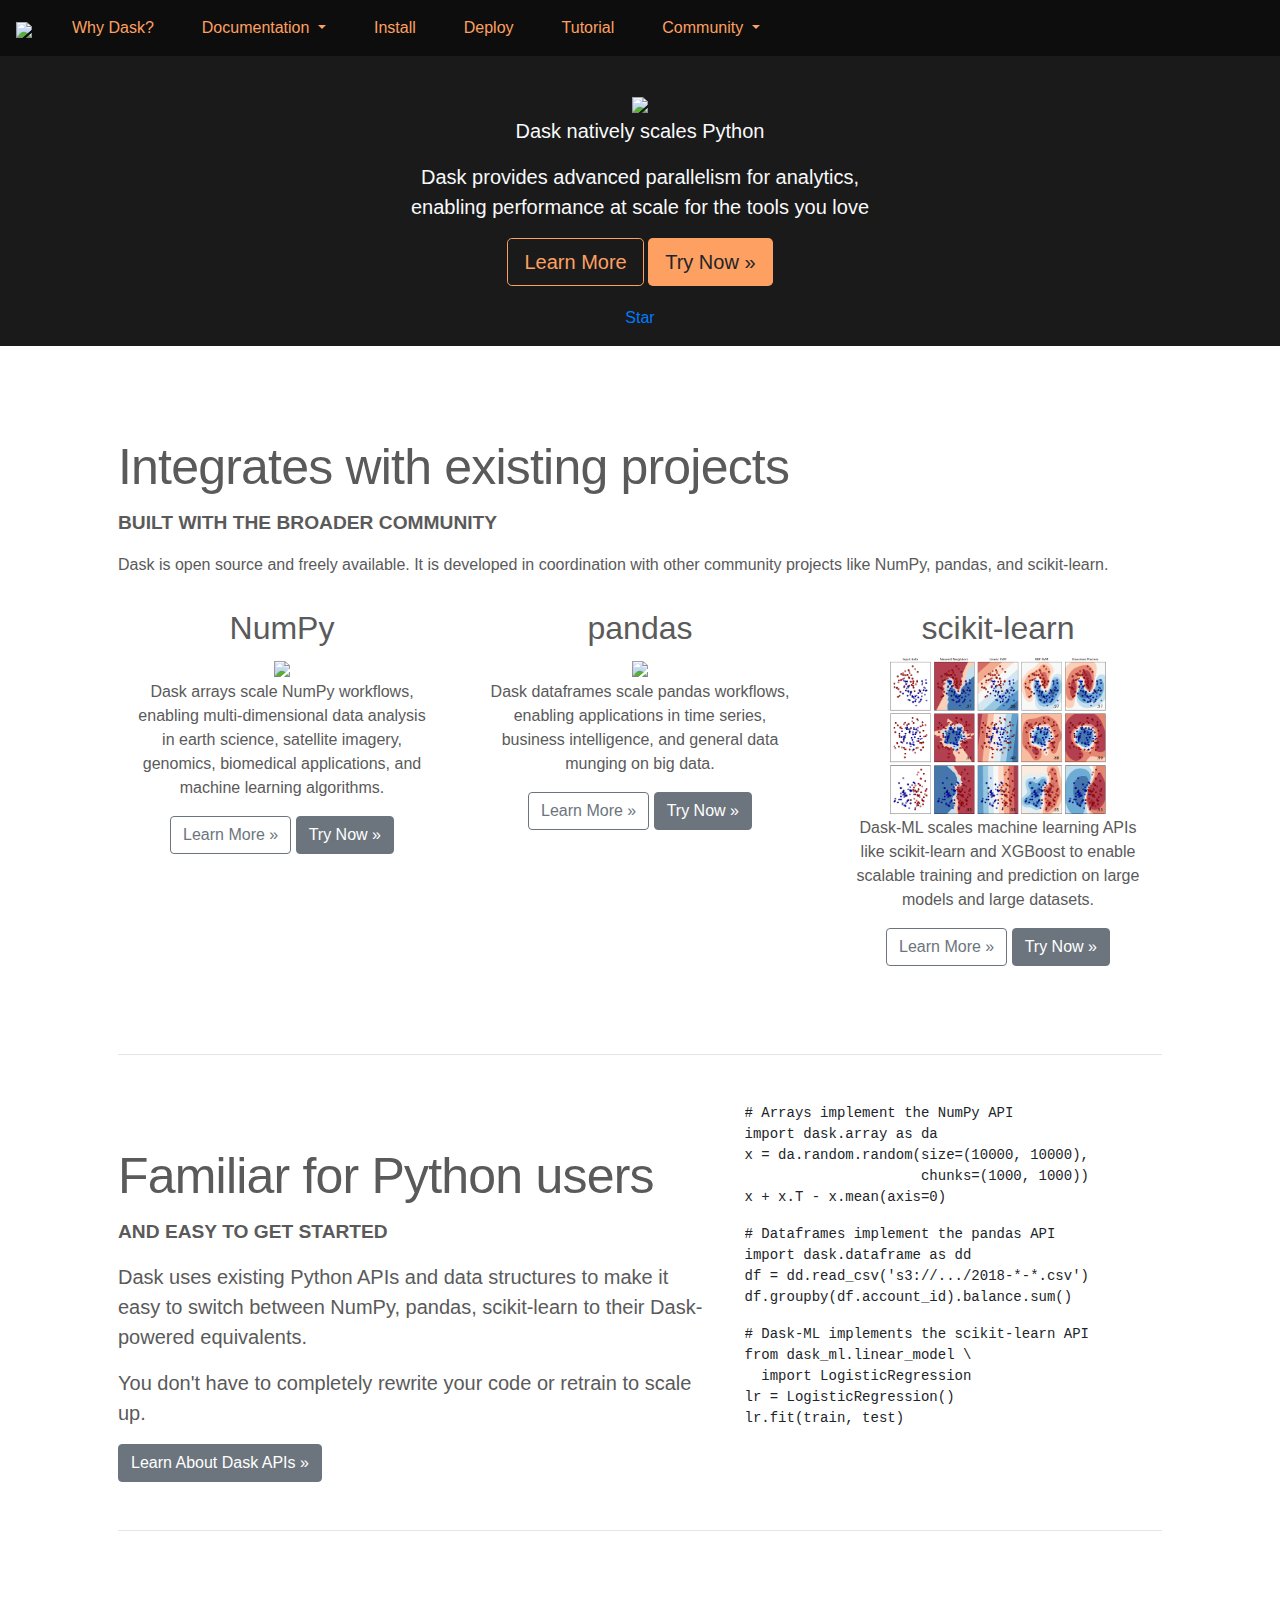
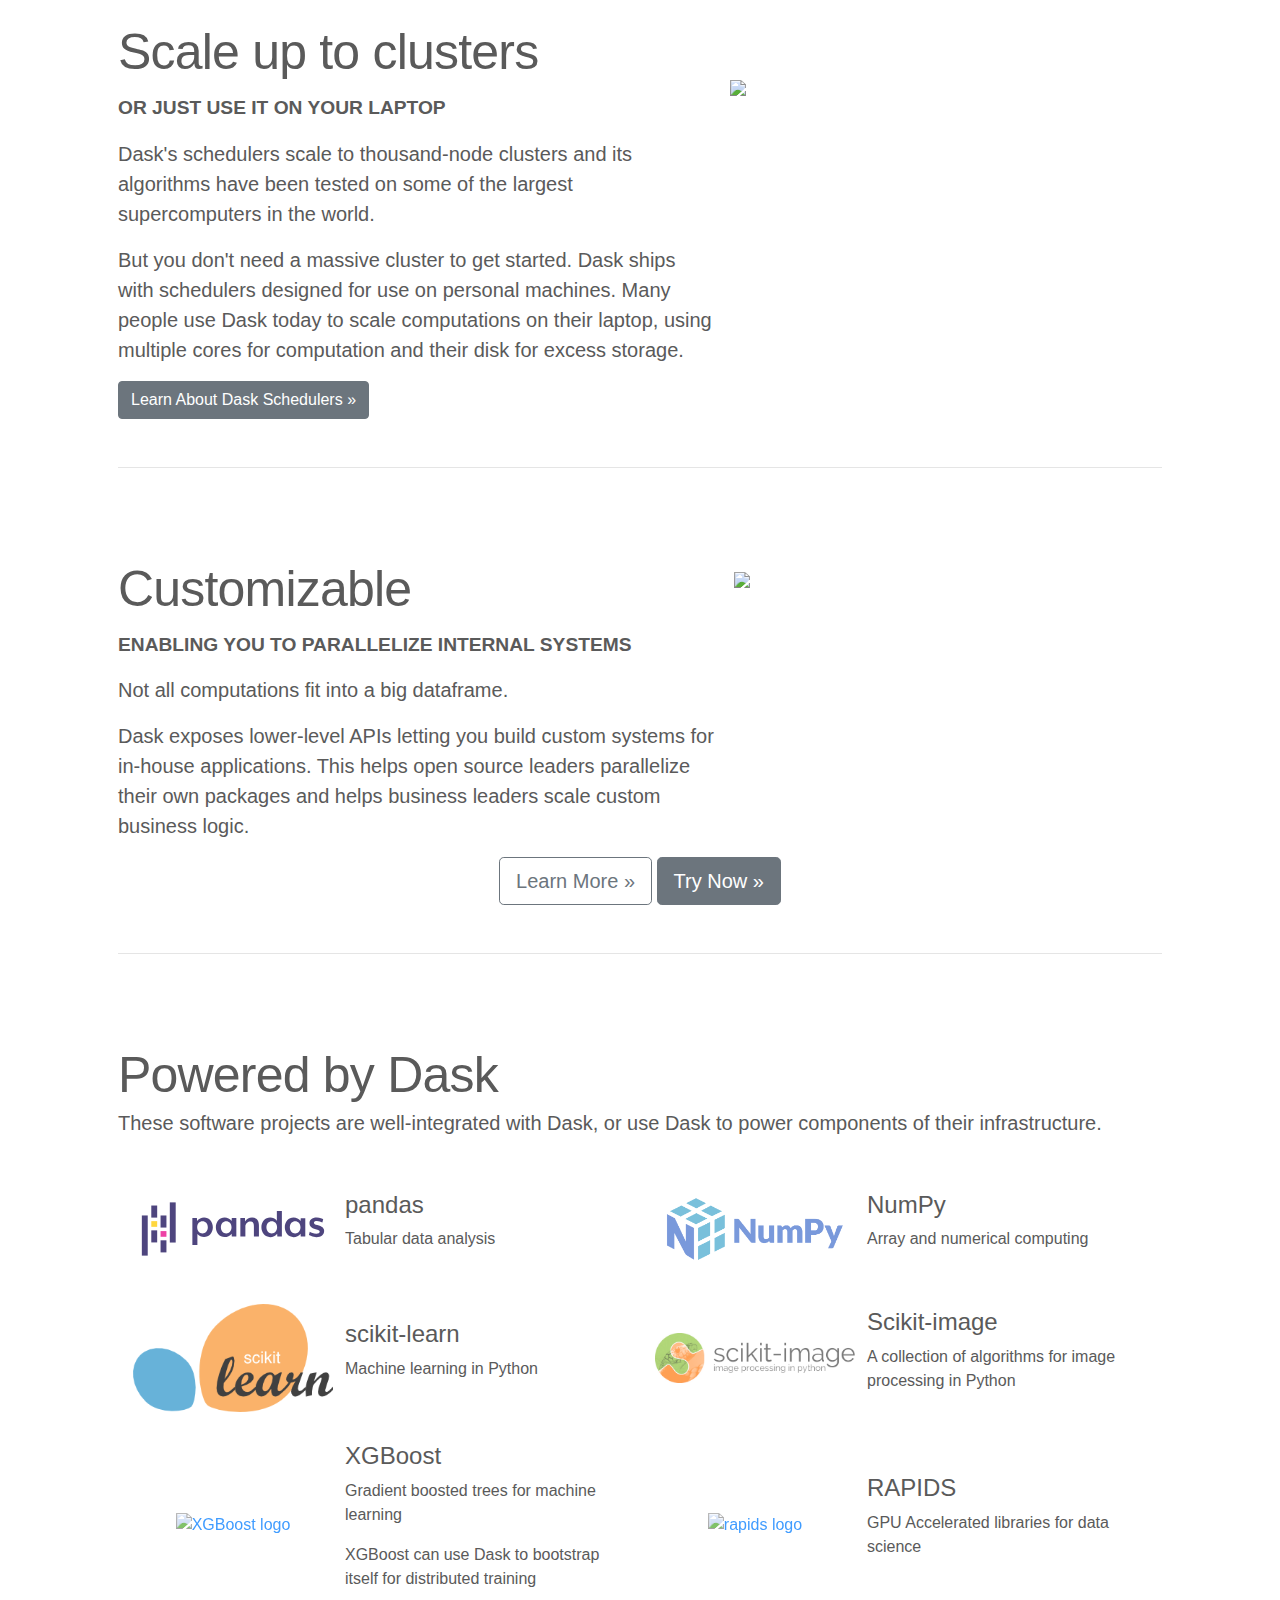
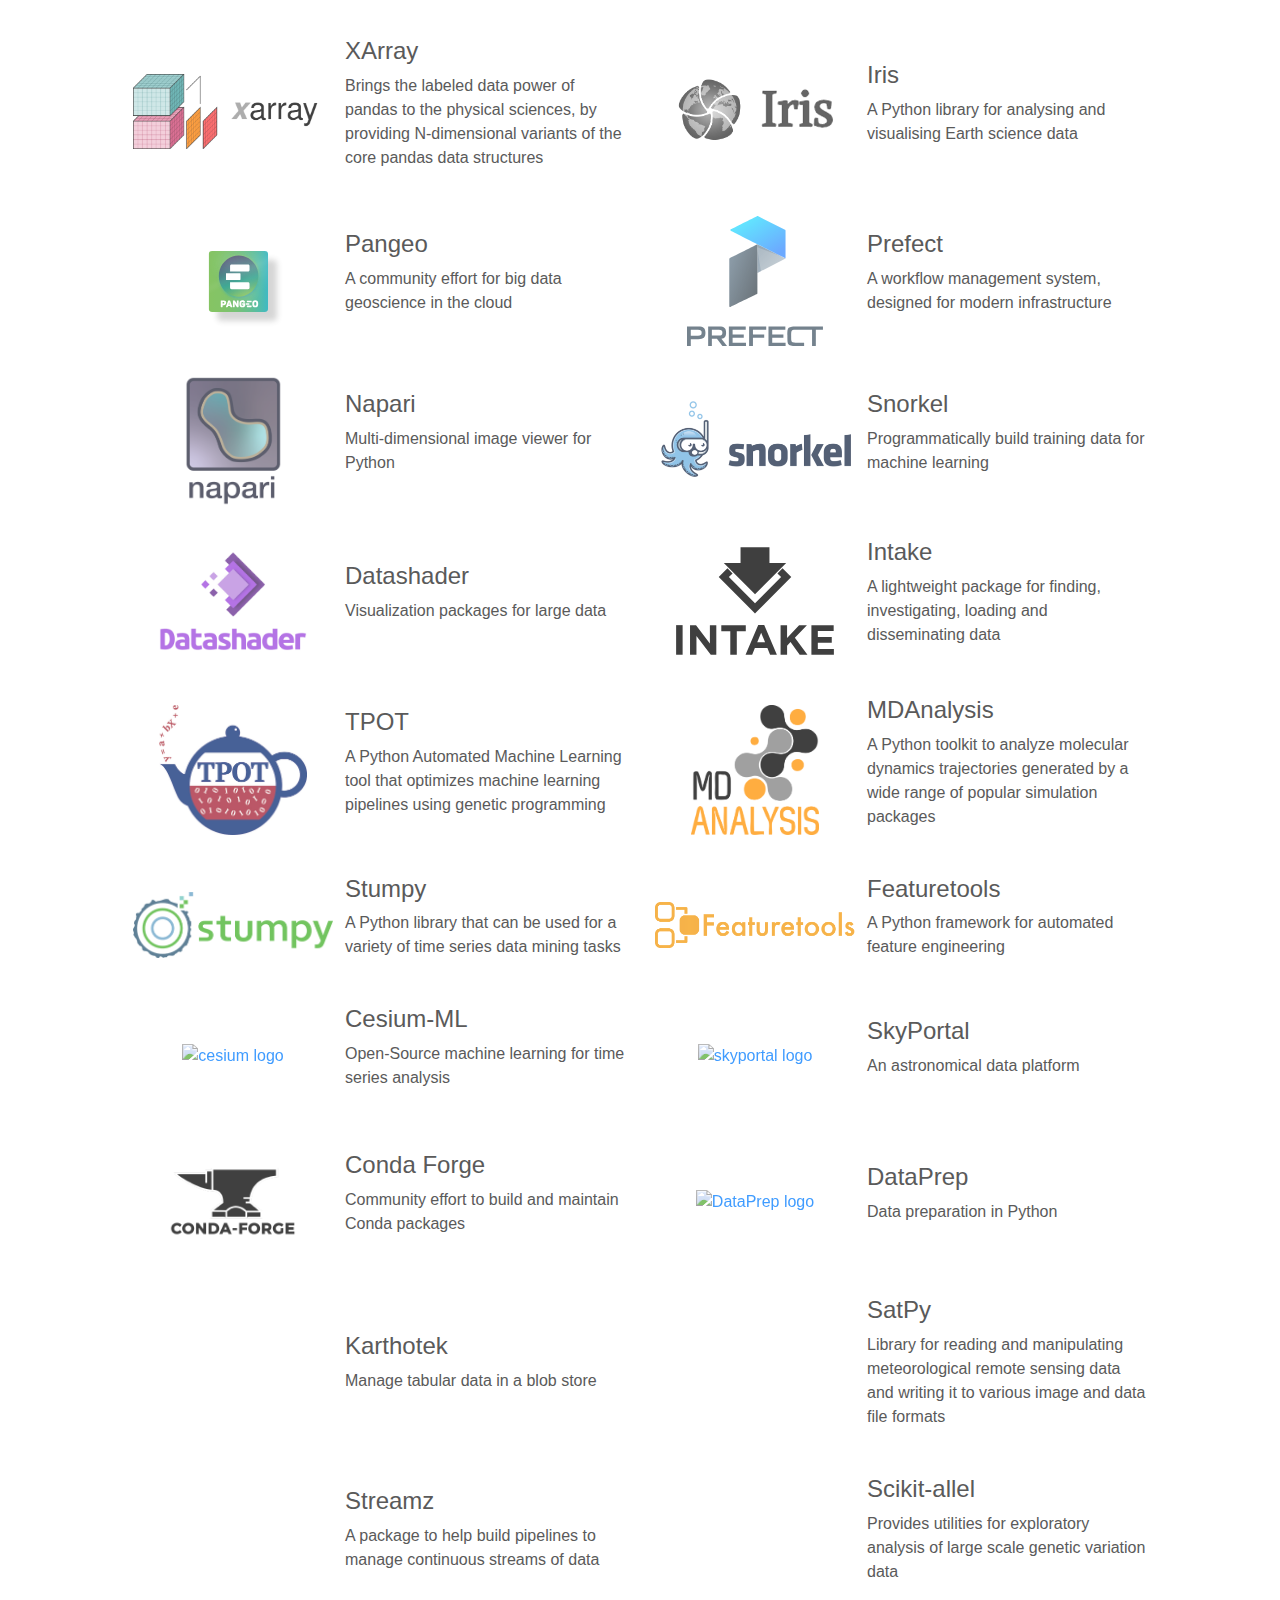
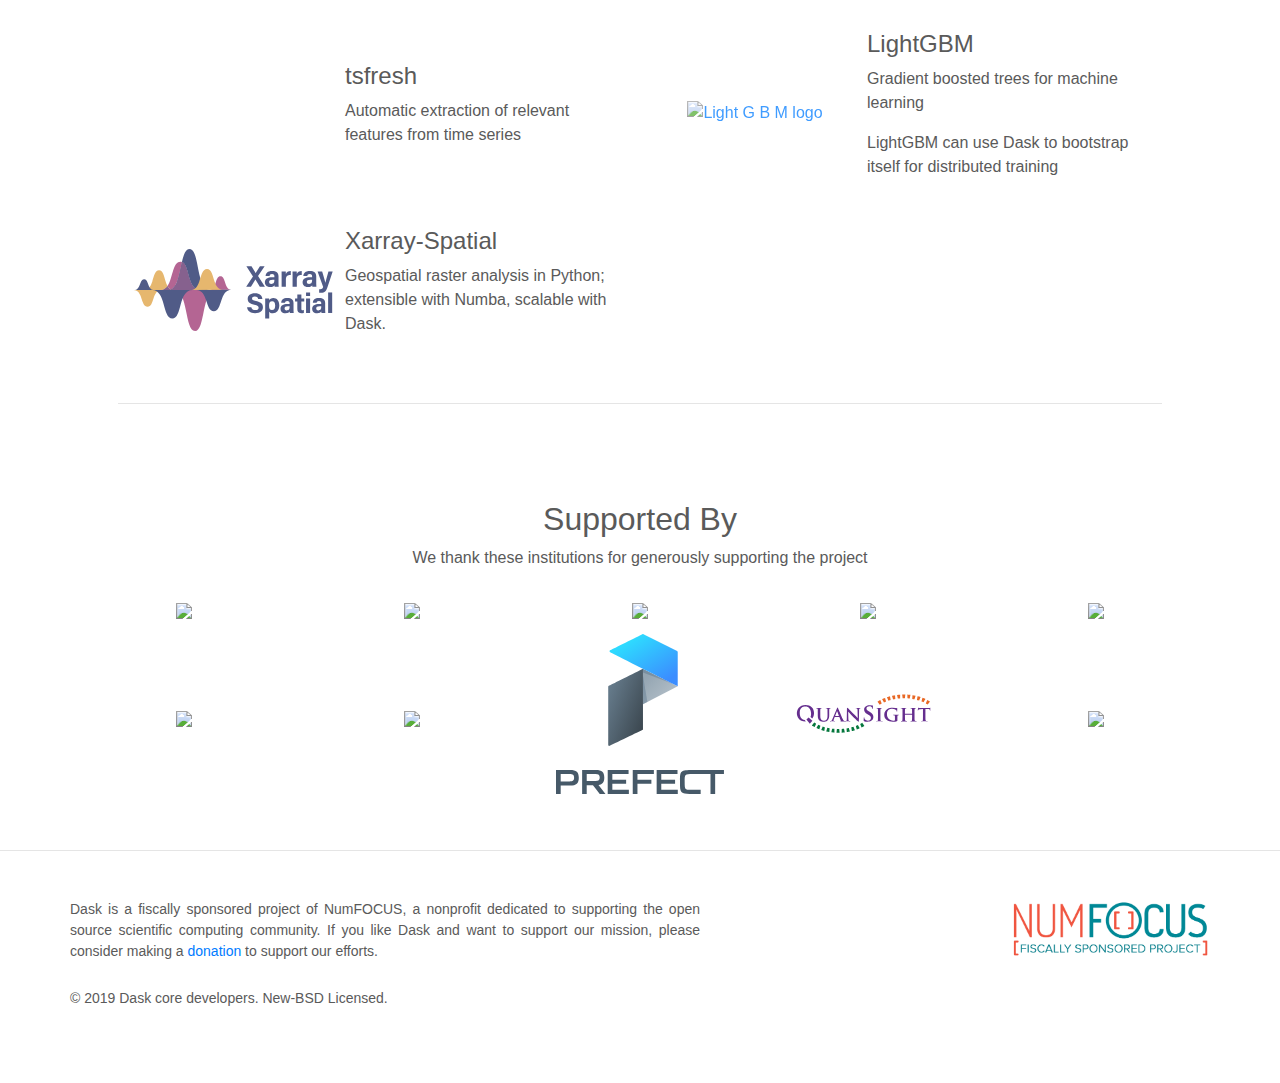
==== commit 7d00c0fd: "Add link to Xarray-Spatial" ====
--- a/index.html
+++ b/index.html
@@ -518,6 +518,18 @@
                       </div>
                     </div>
                   </div>
+
+                  <div class="row top-padding-small">
+                    <div class="col-md-6 flex-item">
+                      <a class="flex-item-left" href="https://github.com/makepath/xarray-spatial">
+                        <img src="_images/Xarray-Spatial-logo.svg" alt="Xarray-Spatial logo">
+                      </a>
+                      <div>
+                        <h4>Xarray-Spatial</h4>
+                        <p>Geospatial raster analysis in Python; extensible with Numba, scalable with Dask.</p>
+                      </div>
+                    </div>
+                  </div>
                 </div>
               </div>
             </div>
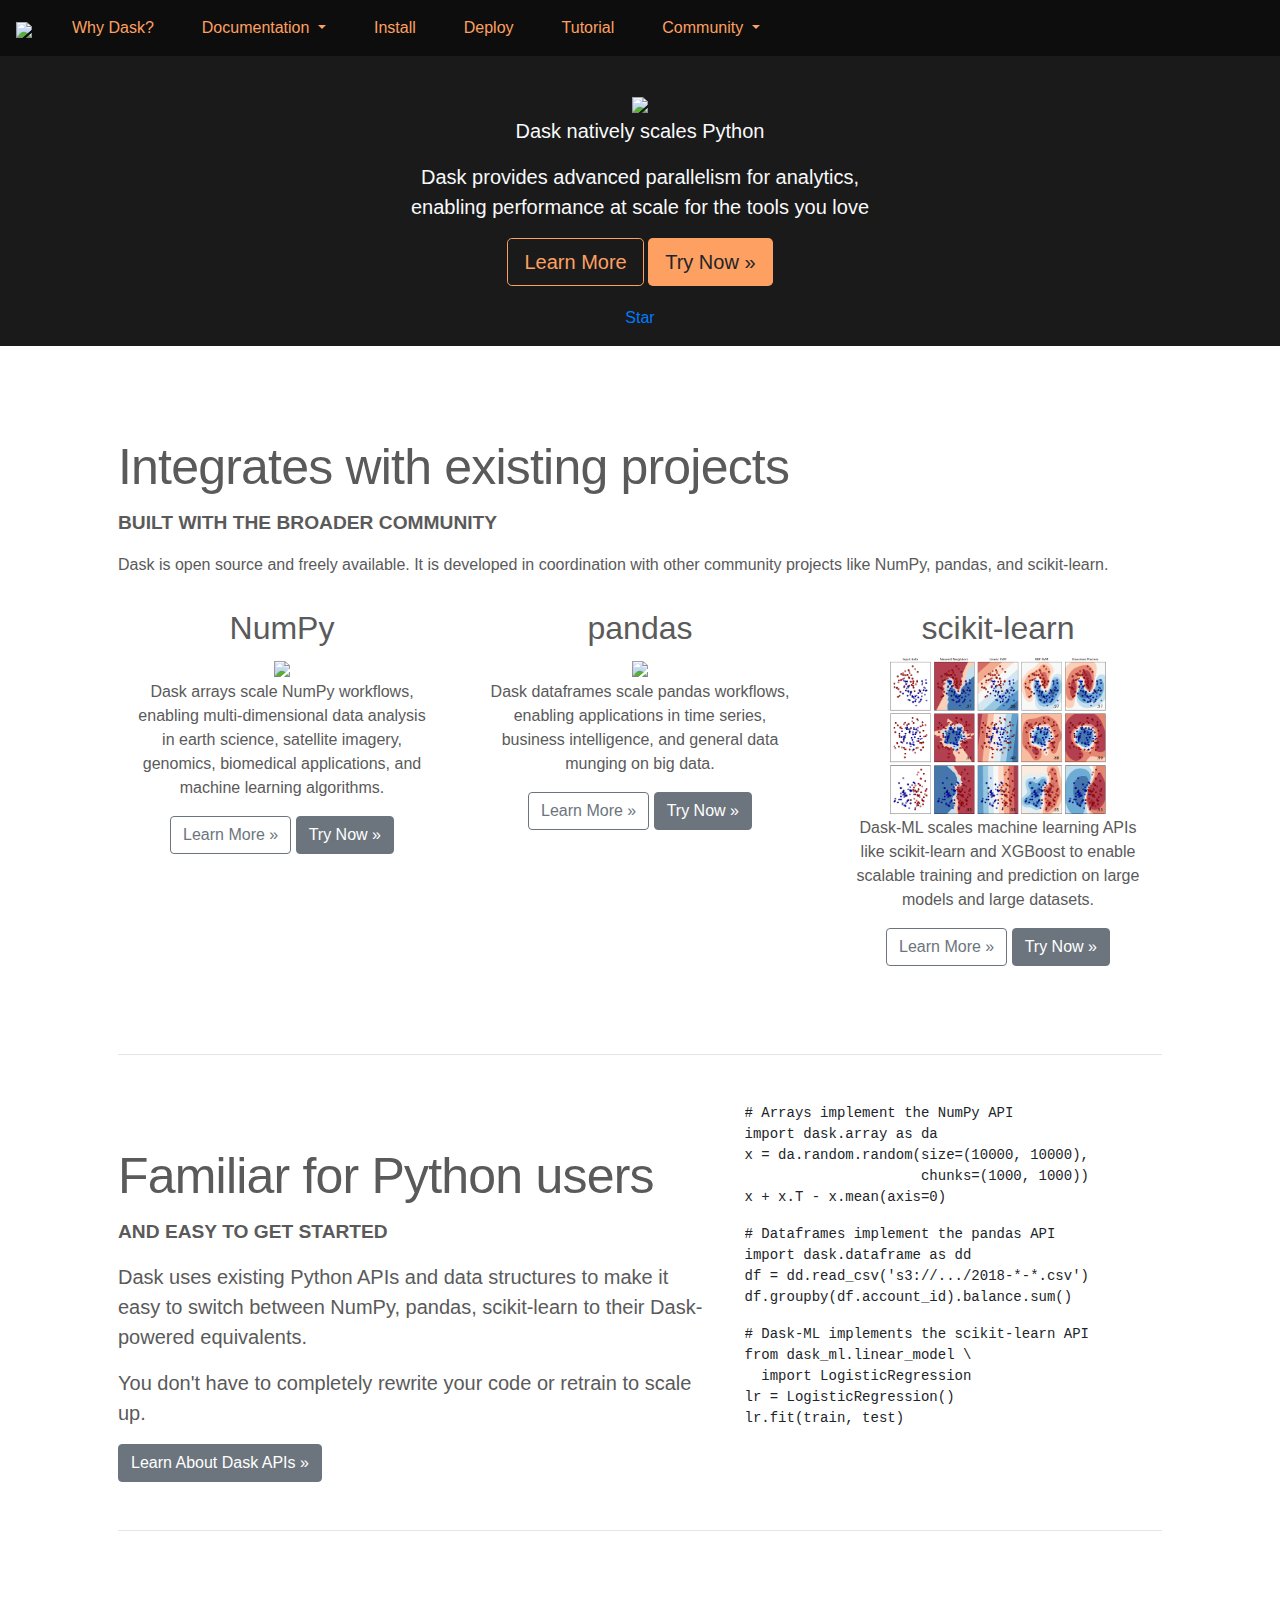
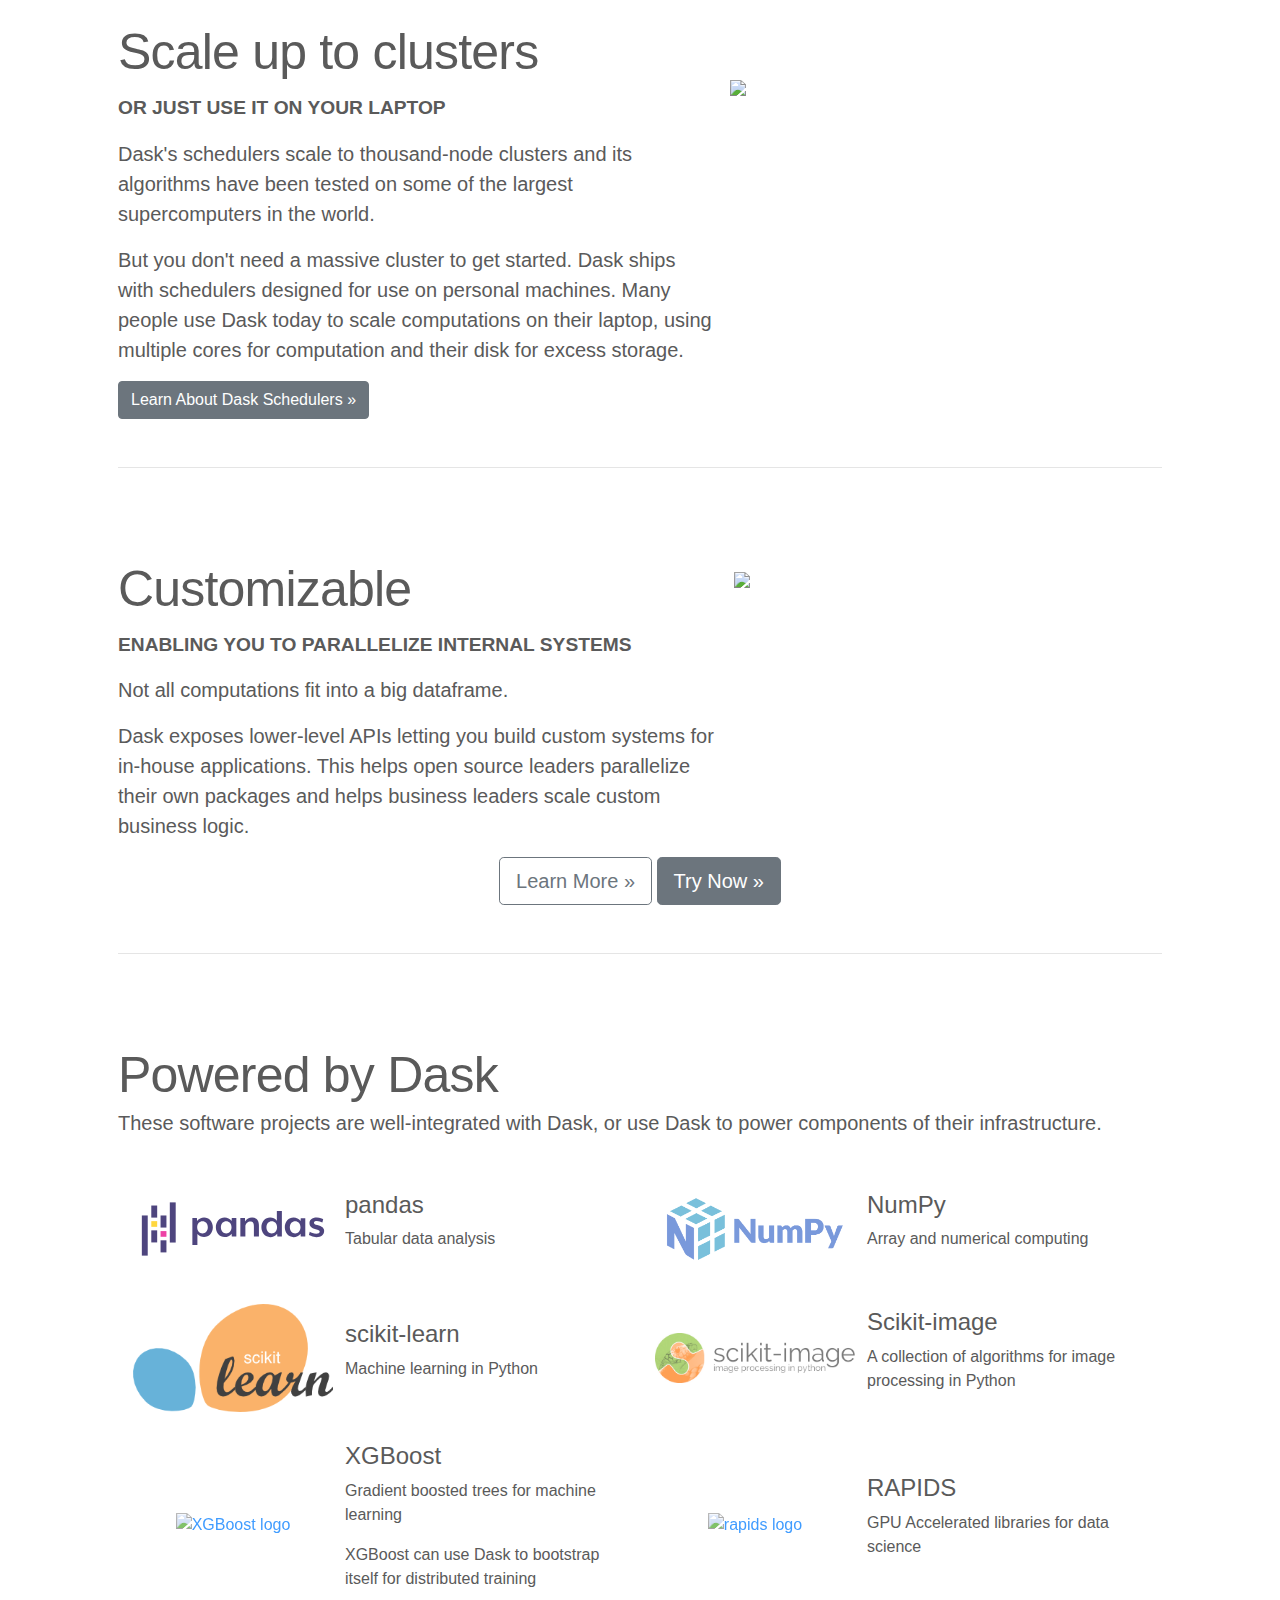
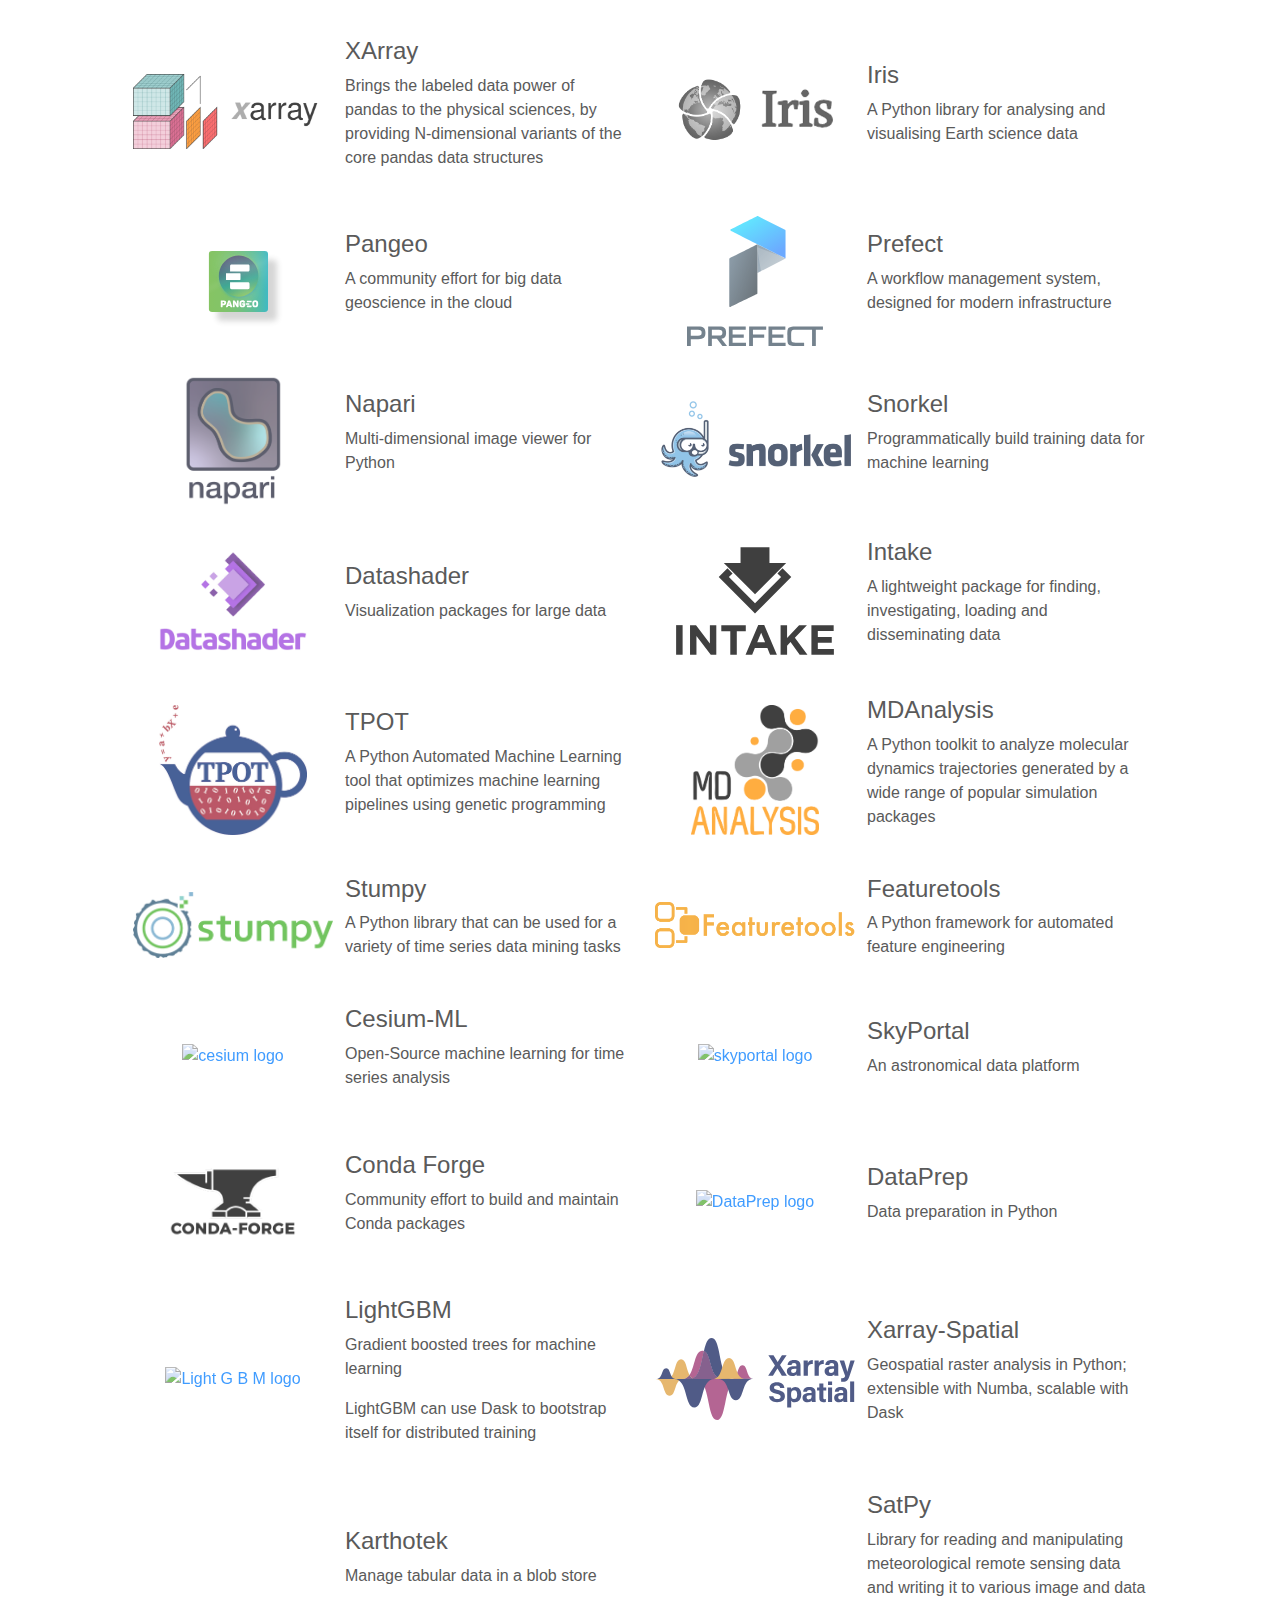
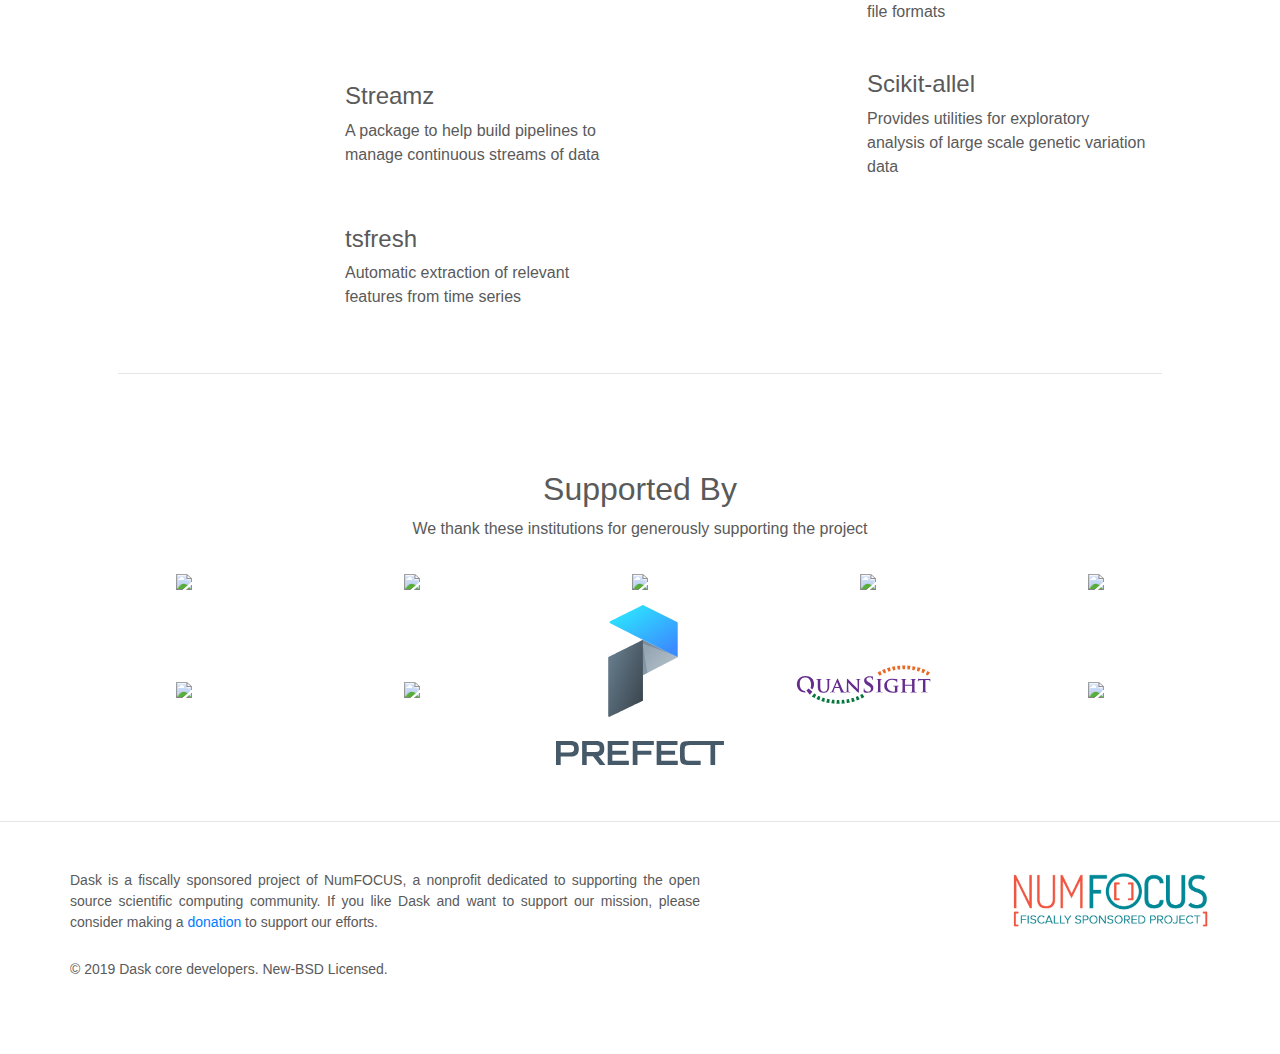
==== commit 4304bbeb: "Add Xarray-Spatial to Powered with Dask (#53)" ====
--- a/index.html
+++ b/index.html
@@ -457,6 +457,28 @@
 
                   <div class="row top-padding-small">
                     <div class="col-md-6 flex-item">
+                      <a class="flex-item-left" href="https://lightgbm.readthedocs.io/">
+                        <img src="_images/lightgbm-logo.svg" alt="Light G B M logo">
+                      </a>
+                      <div>
+                        <h4>LightGBM</h4>
+                        <p>Gradient boosted trees for machine learning</p>
+                        <p>LightGBM can use Dask to bootstrap itself for distributed training</p>
+                      </div>
+                    </div>
+                    <div class="col-md-6 flex-item">
+                      <a class="flex-item-left" href="https://github.com/makepath/xarray-spatial">
+                        <img src="_images/Xarray-Spatial-logo.svg" alt="Xarray-Spatial logo">
+                      </a>
+                      <div>
+                        <h4>Xarray-Spatial</h4>
+                        <p>Geospatial raster analysis in Python; extensible with Numba, scalable with Dask</p>
+                      </div>
+                    </div>
+                  </div>
+
+                  <div class="row top-padding-small">
+                    <div class="col-md-6 flex-item">
                       <div class="flex-item-left"></div>
                       <div>
                         <a class="link-unstyled" href="https://kartothek.readthedocs.io/">
@@ -505,28 +527,6 @@
                           <h4>tsfresh</h4>
                         </a>
                         <p>Automatic extraction of relevant features from time series</p>
-                      </div>
-                    </div>
-                    <div class="col-md-6 flex-item">
-                      <a class="flex-item-left" href="https://lightgbm.readthedocs.io/">
-                        <img src="_images/lightgbm-logo.svg" alt="Light G B M logo">
-                      </a>
-                      <div>
-                        <h4>LightGBM</h4>
-                        <p>Gradient boosted trees for machine learning</p>
-                        <p>LightGBM can use Dask to bootstrap itself for distributed training</p>
-                      </div>
-                    </div>
-                  </div>
-
-                  <div class="row top-padding-small">
-                    <div class="col-md-6 flex-item">
-                      <a class="flex-item-left" href="https://github.com/makepath/xarray-spatial">
-                        <img src="_images/Xarray-Spatial-logo.svg" alt="Xarray-Spatial logo">
-                      </a>
-                      <div>
-                        <h4>Xarray-Spatial</h4>
-                        <p>Geospatial raster analysis in Python; extensible with Numba, scalable with Dask.</p>
                       </div>
                     </div>
                   </div>
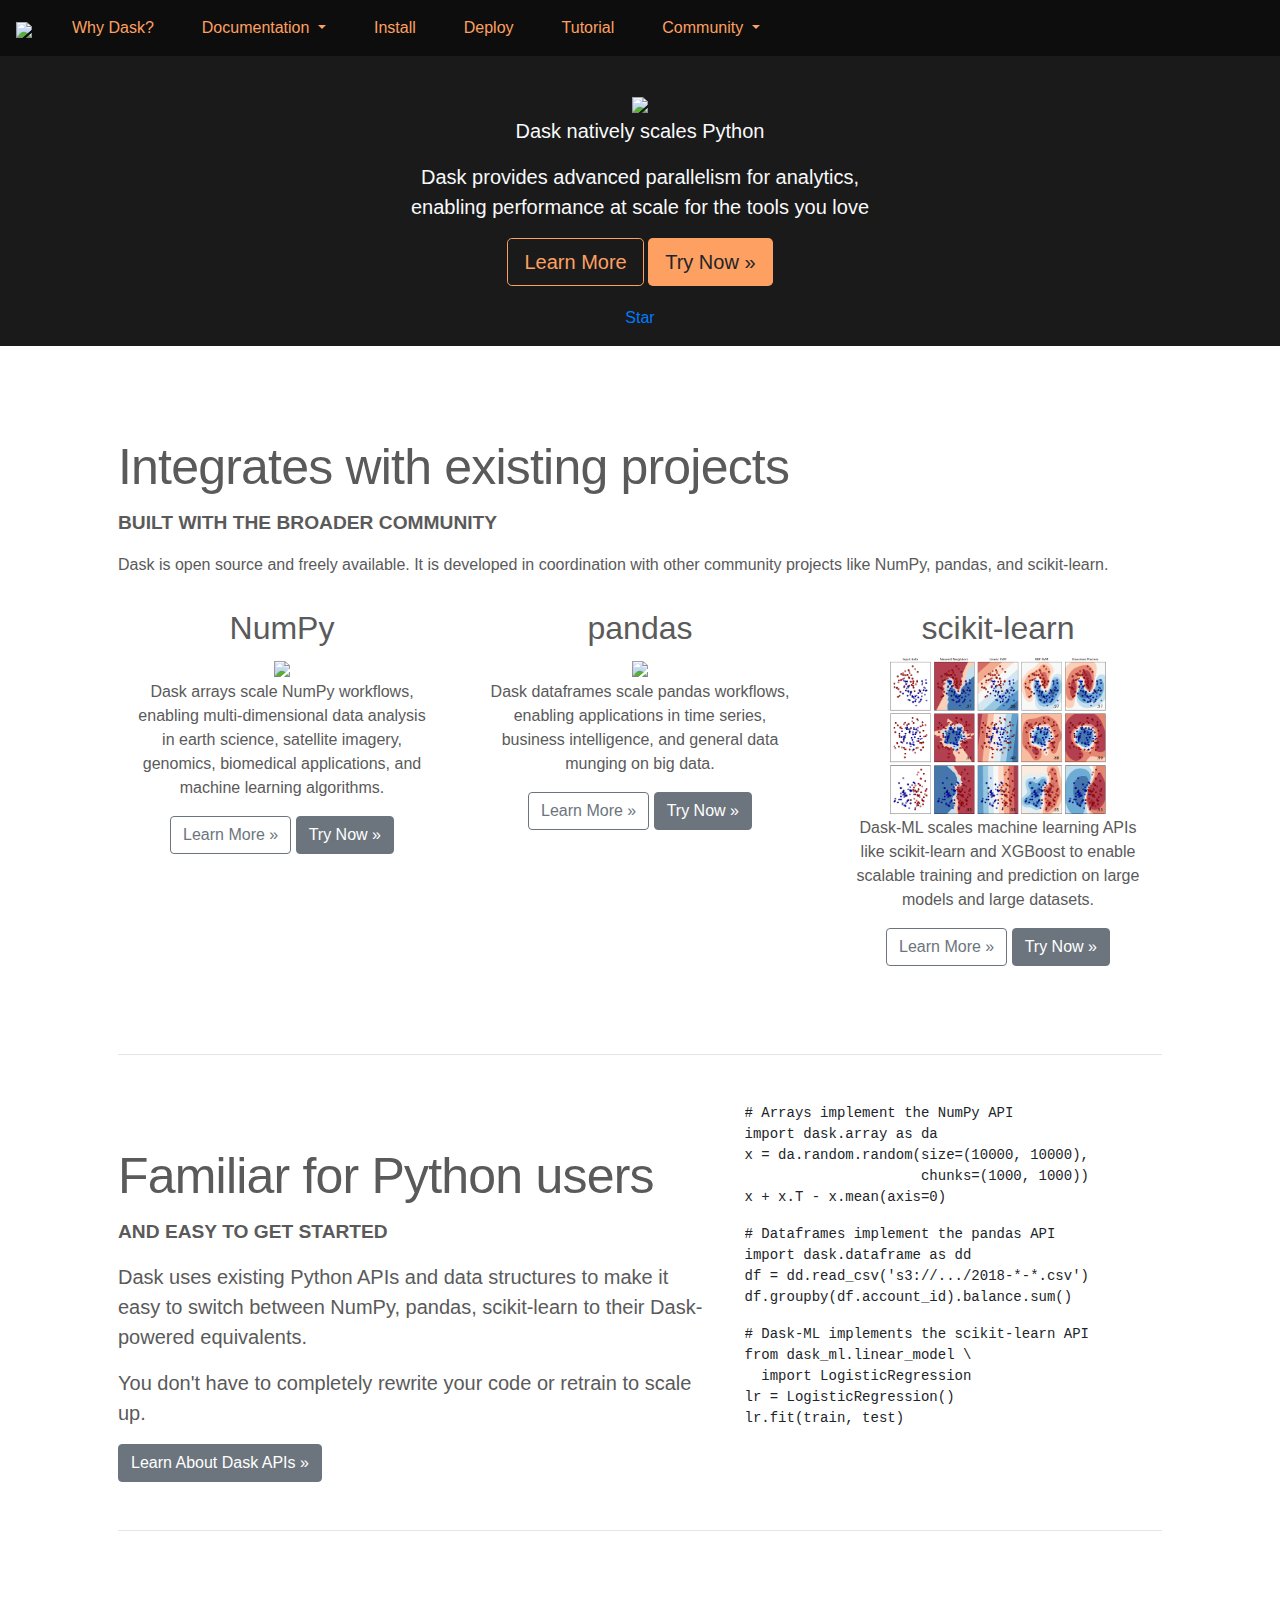
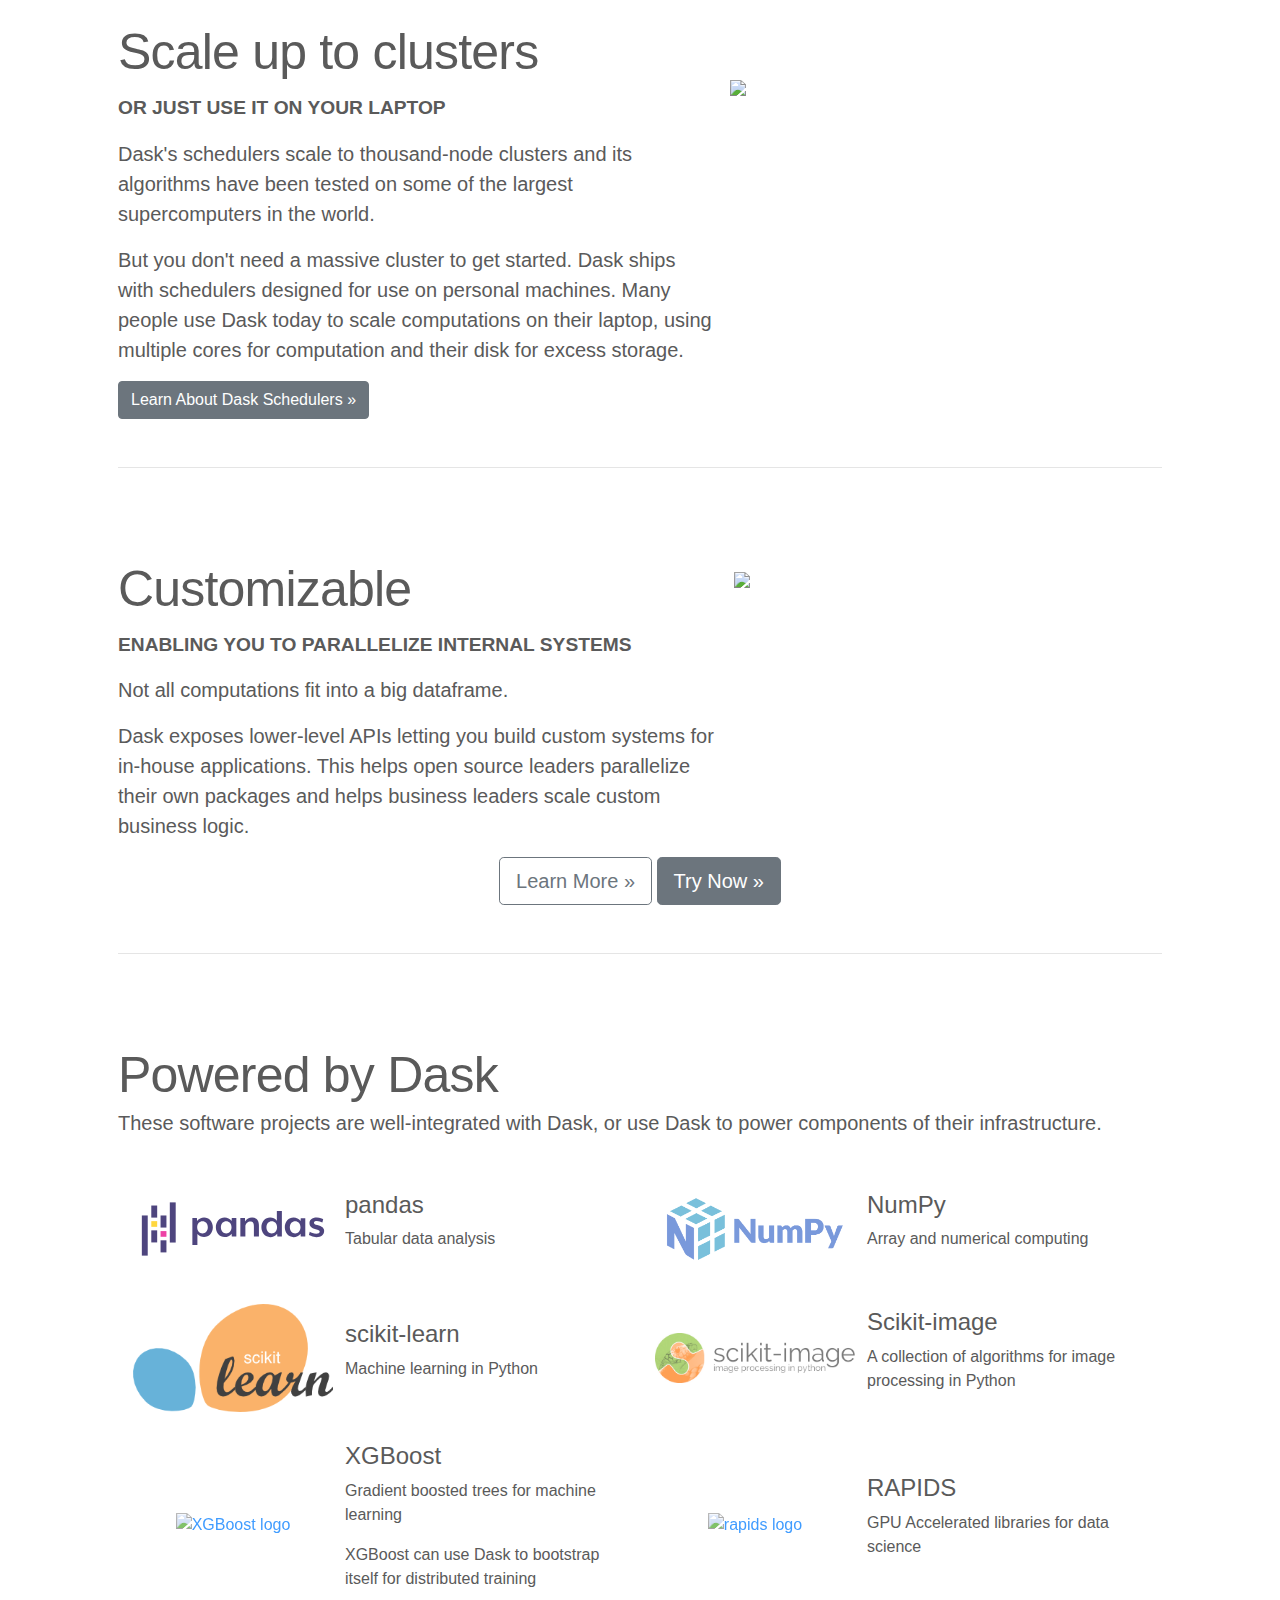
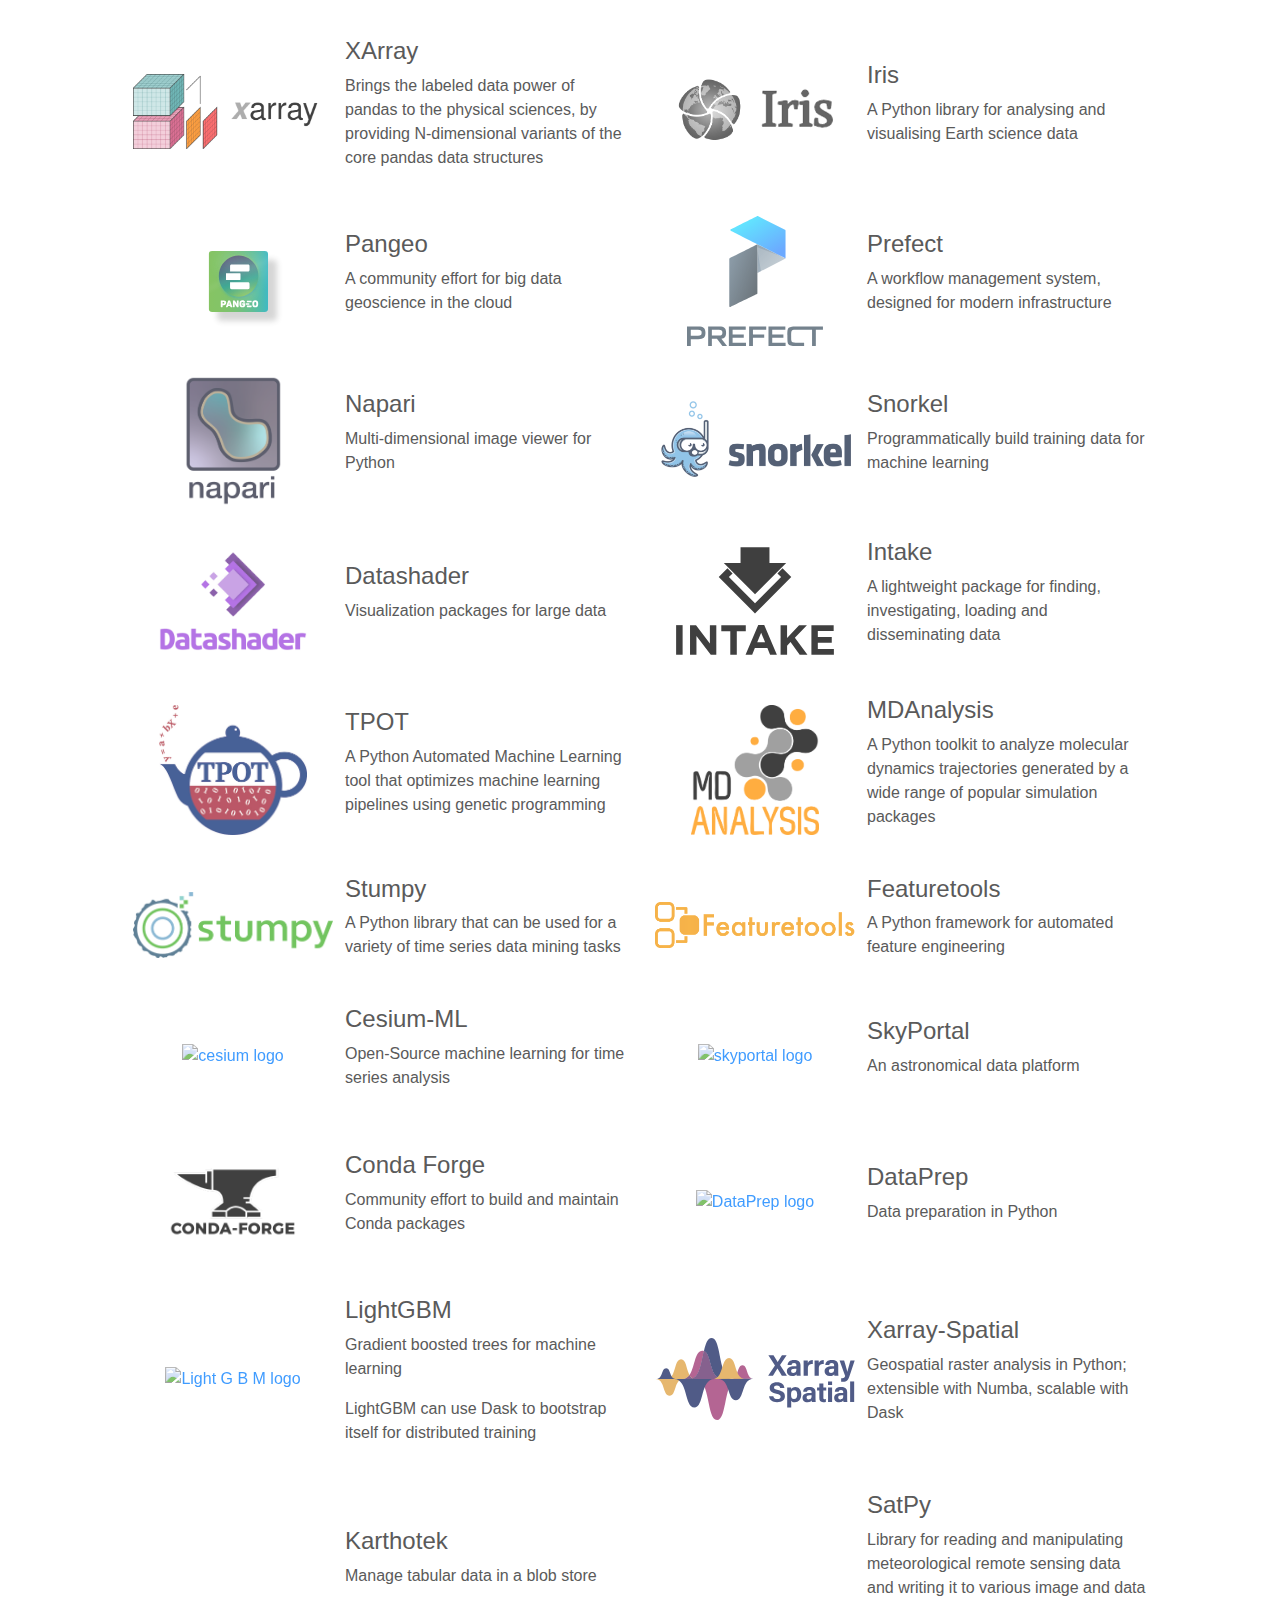
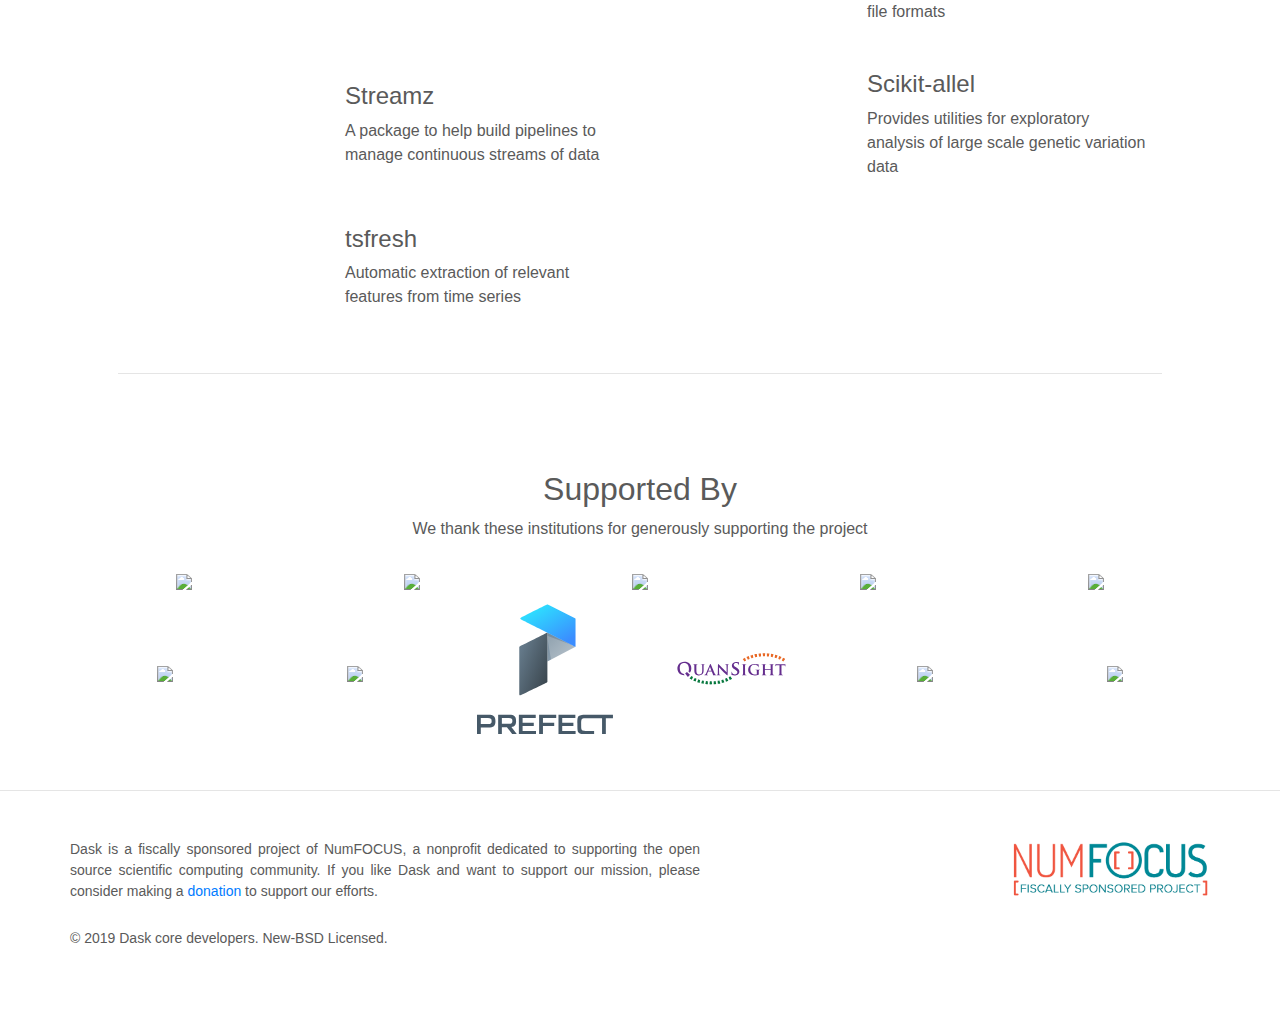
==== commit c6e5d276: "Add DE Shaw logo to support section" ====
--- a/index.html
+++ b/index.html
@@ -577,6 +577,9 @@
                 <div class="col supporter">
                   <a href="https://saturncloud.io/"><img src="https://saturncloud.io/icons/logo-square.png"></a>
                 </div>
+                <div class="col supporter">
+                  <a href="https://www.deshaw.com"><img src="https://www.deshaw.com/assets/logos/black_logo_417x125.png"></a>
+                </div>
               </div>
             </div>
           </section>
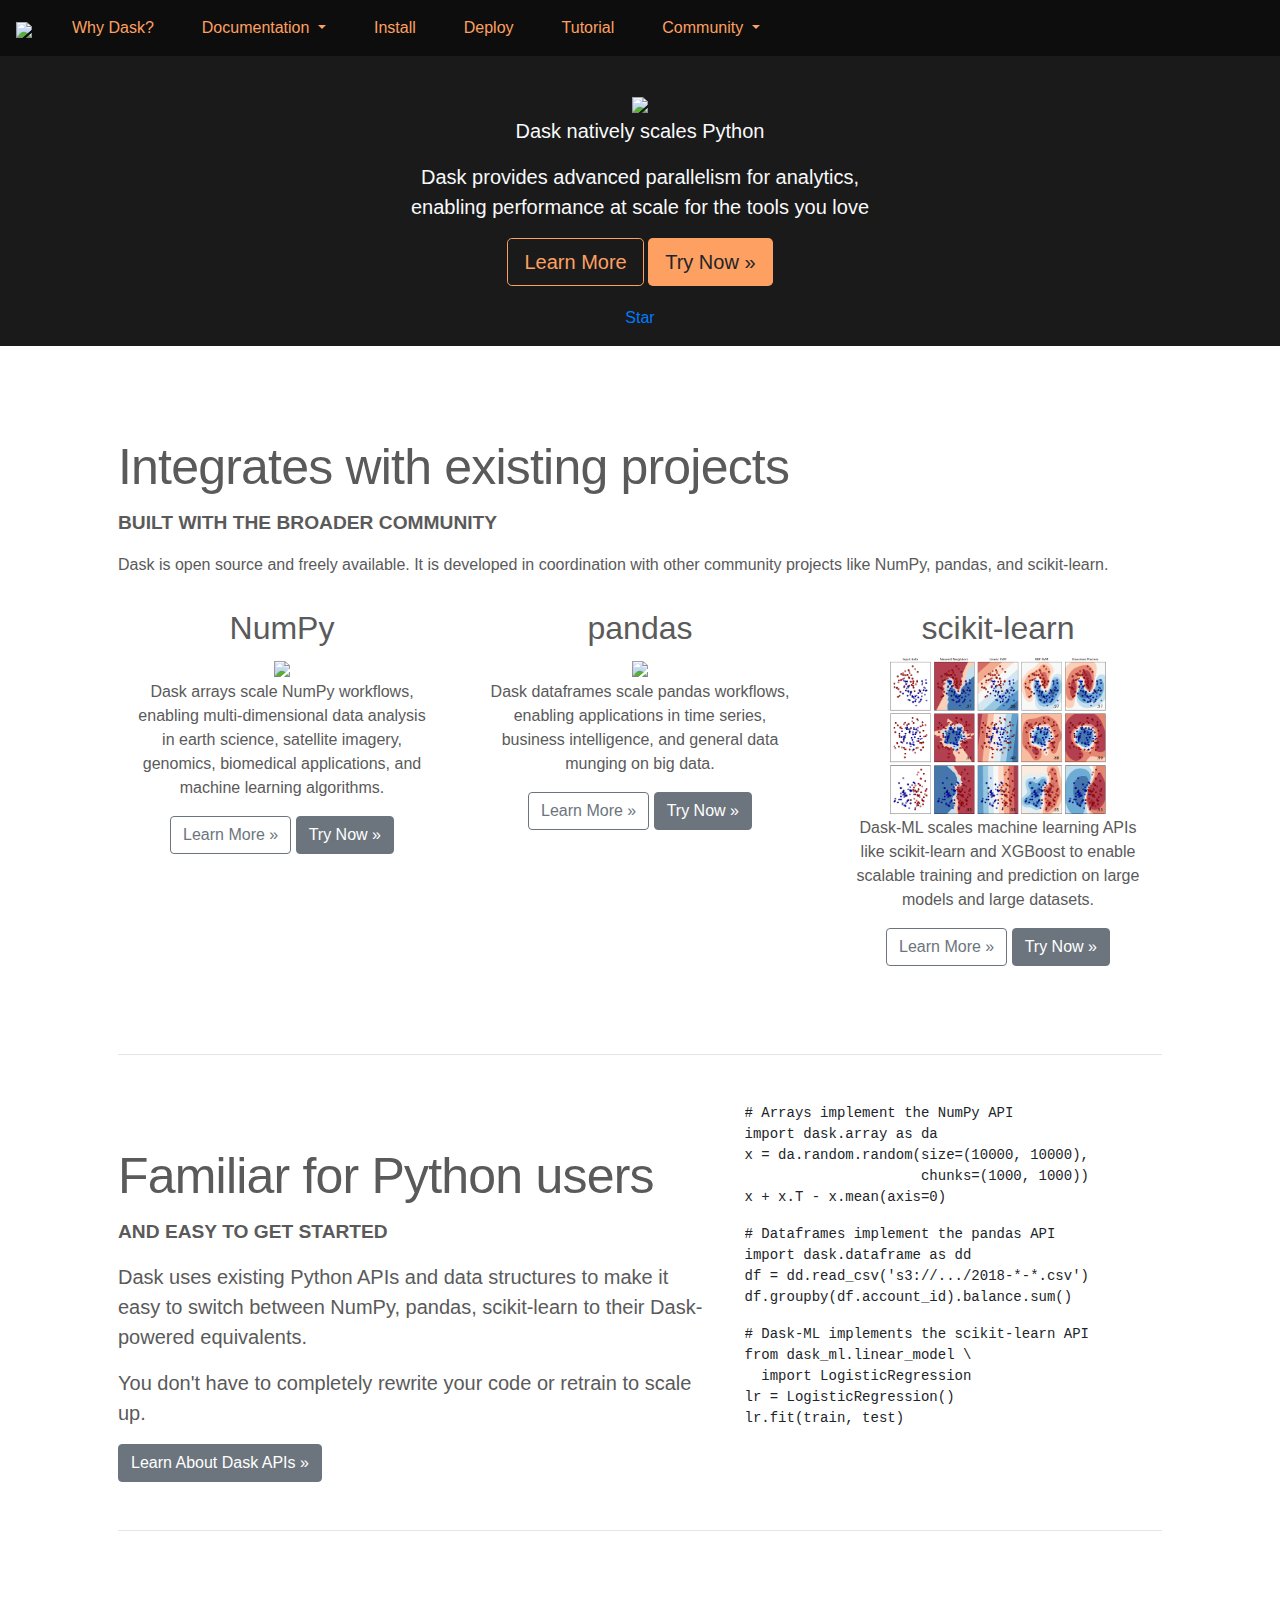
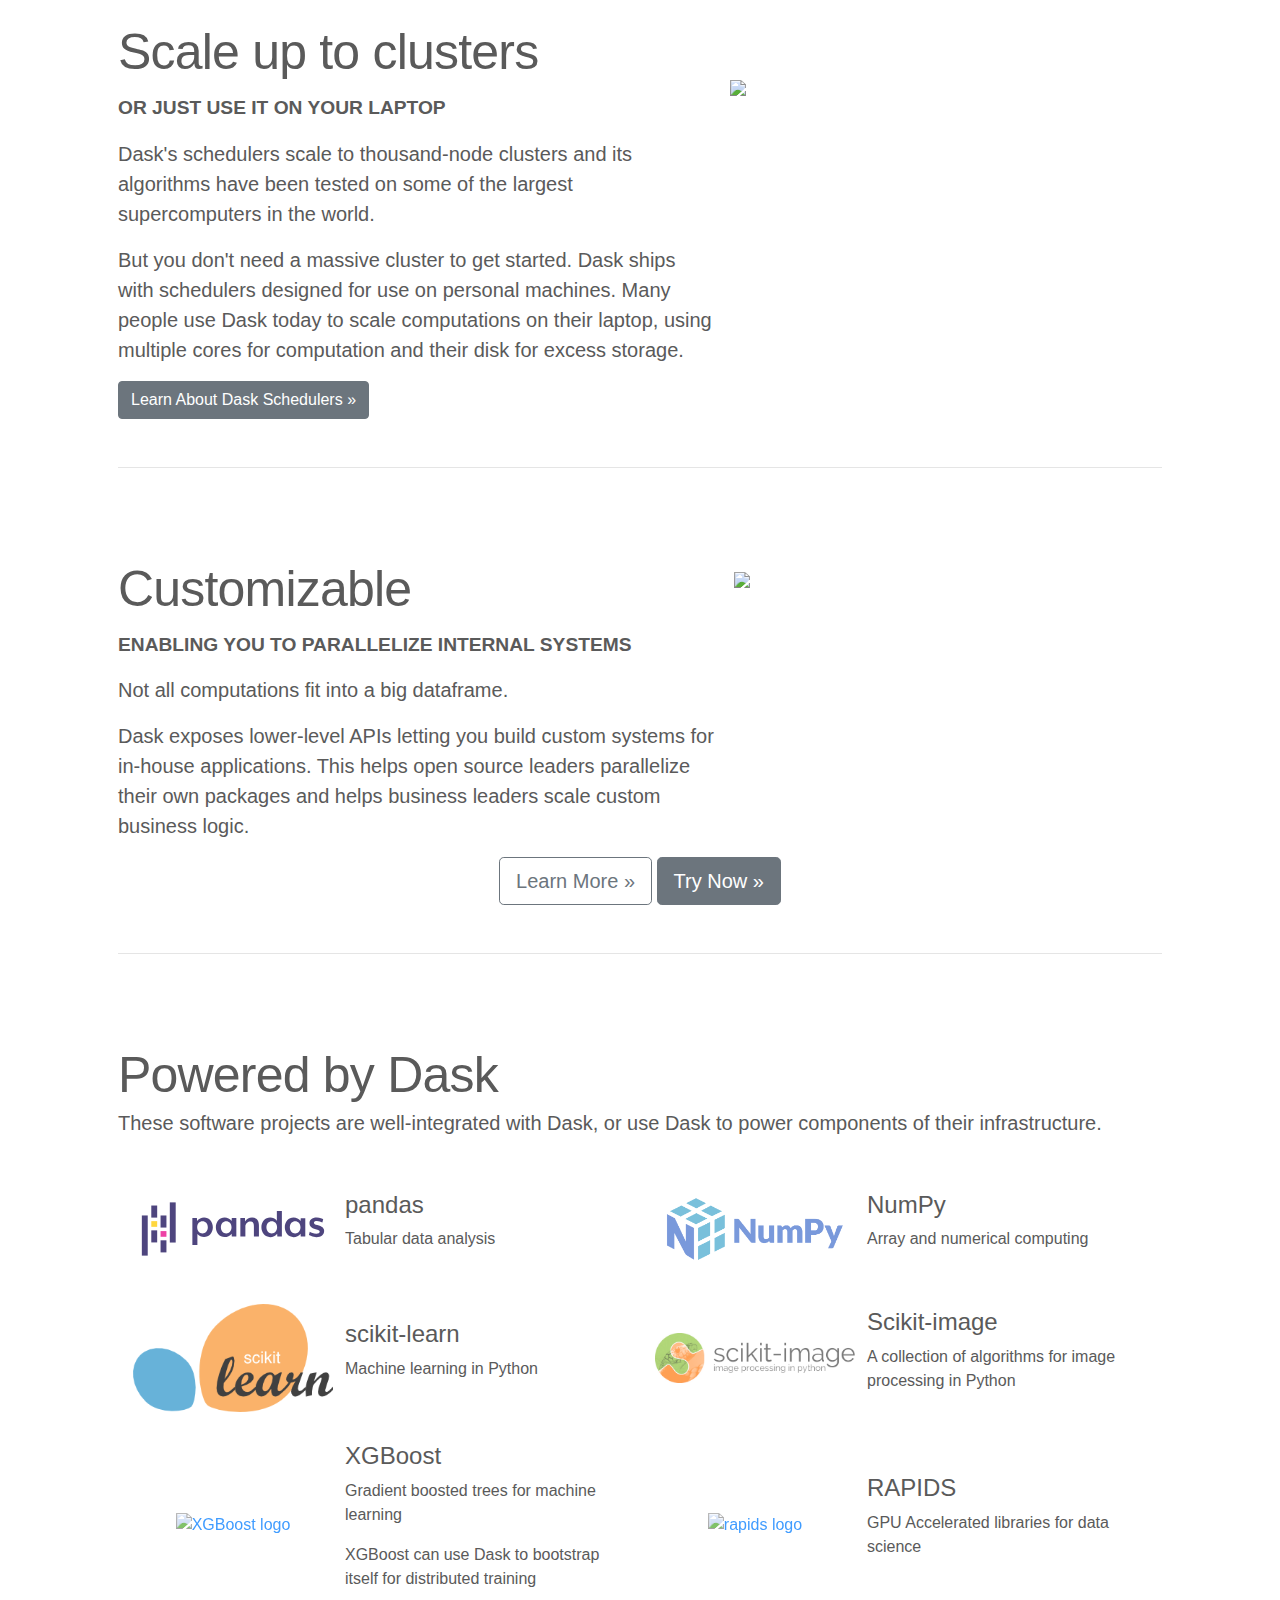
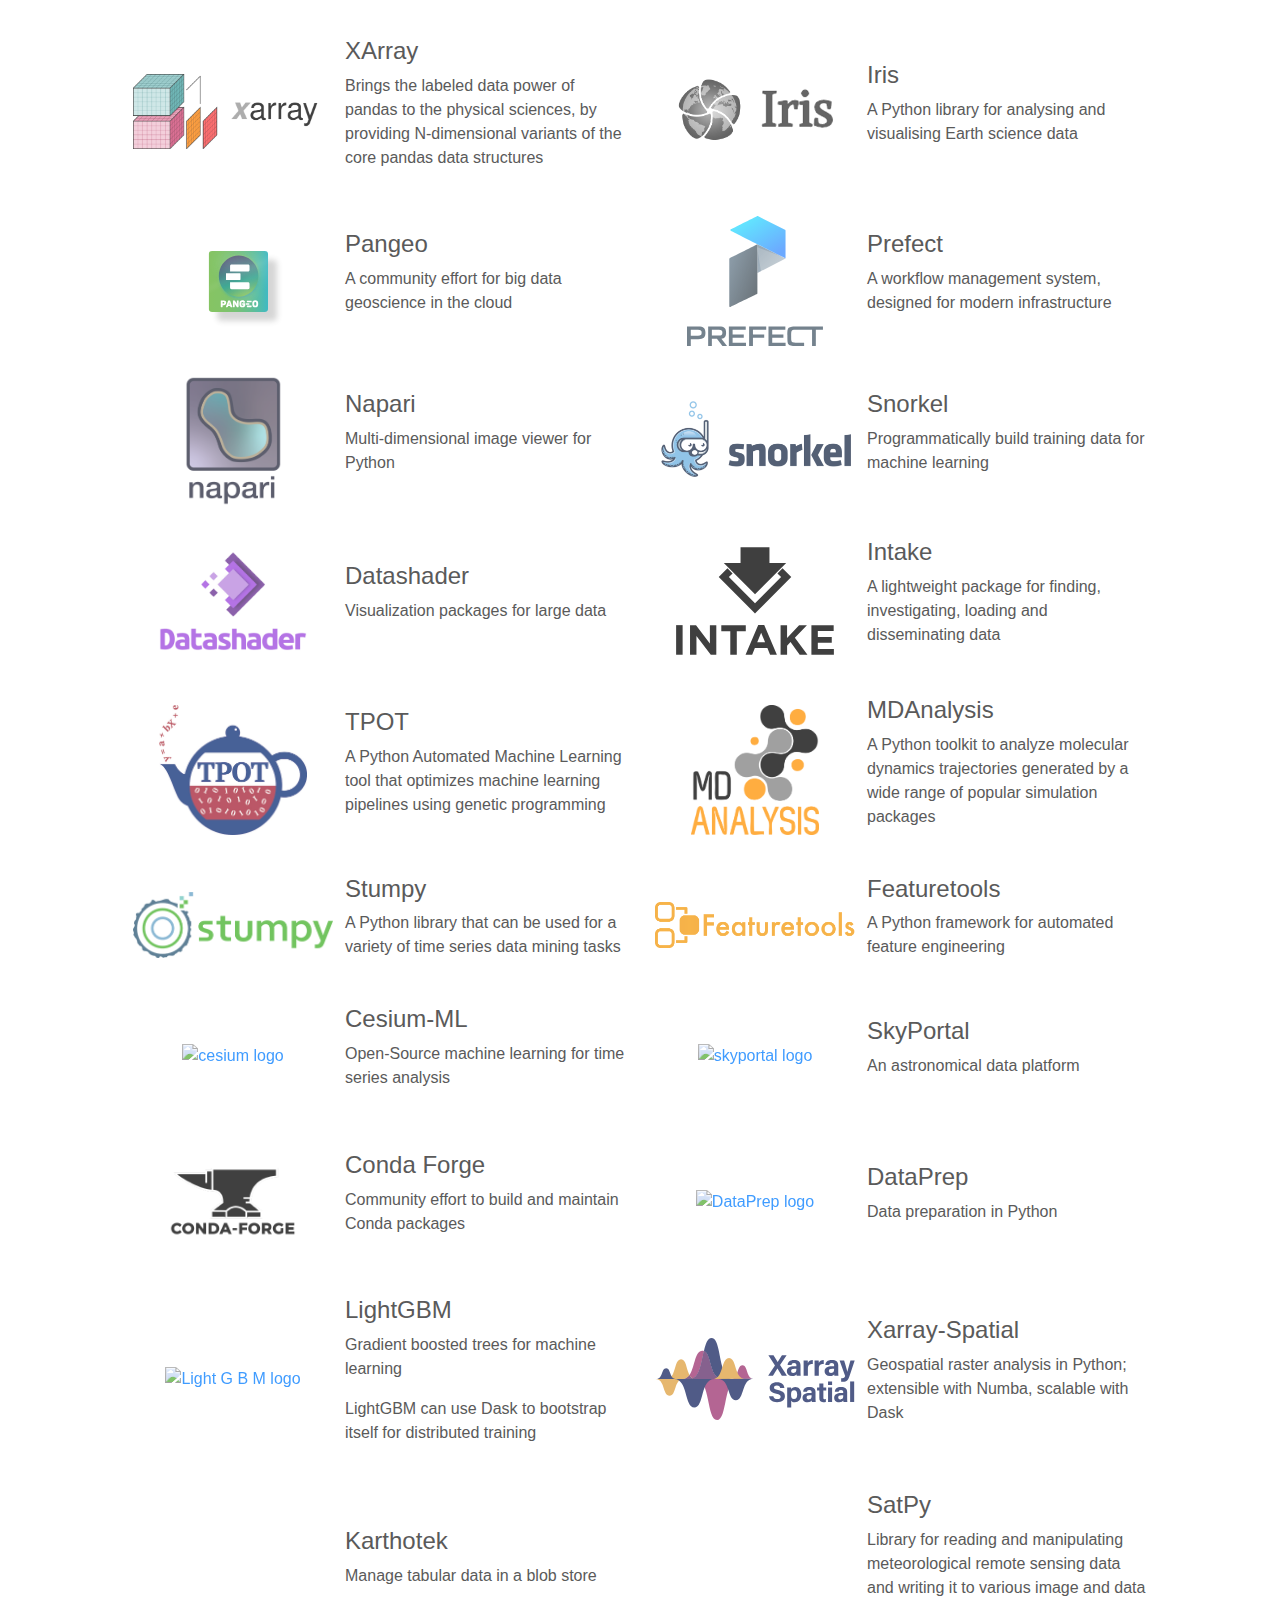
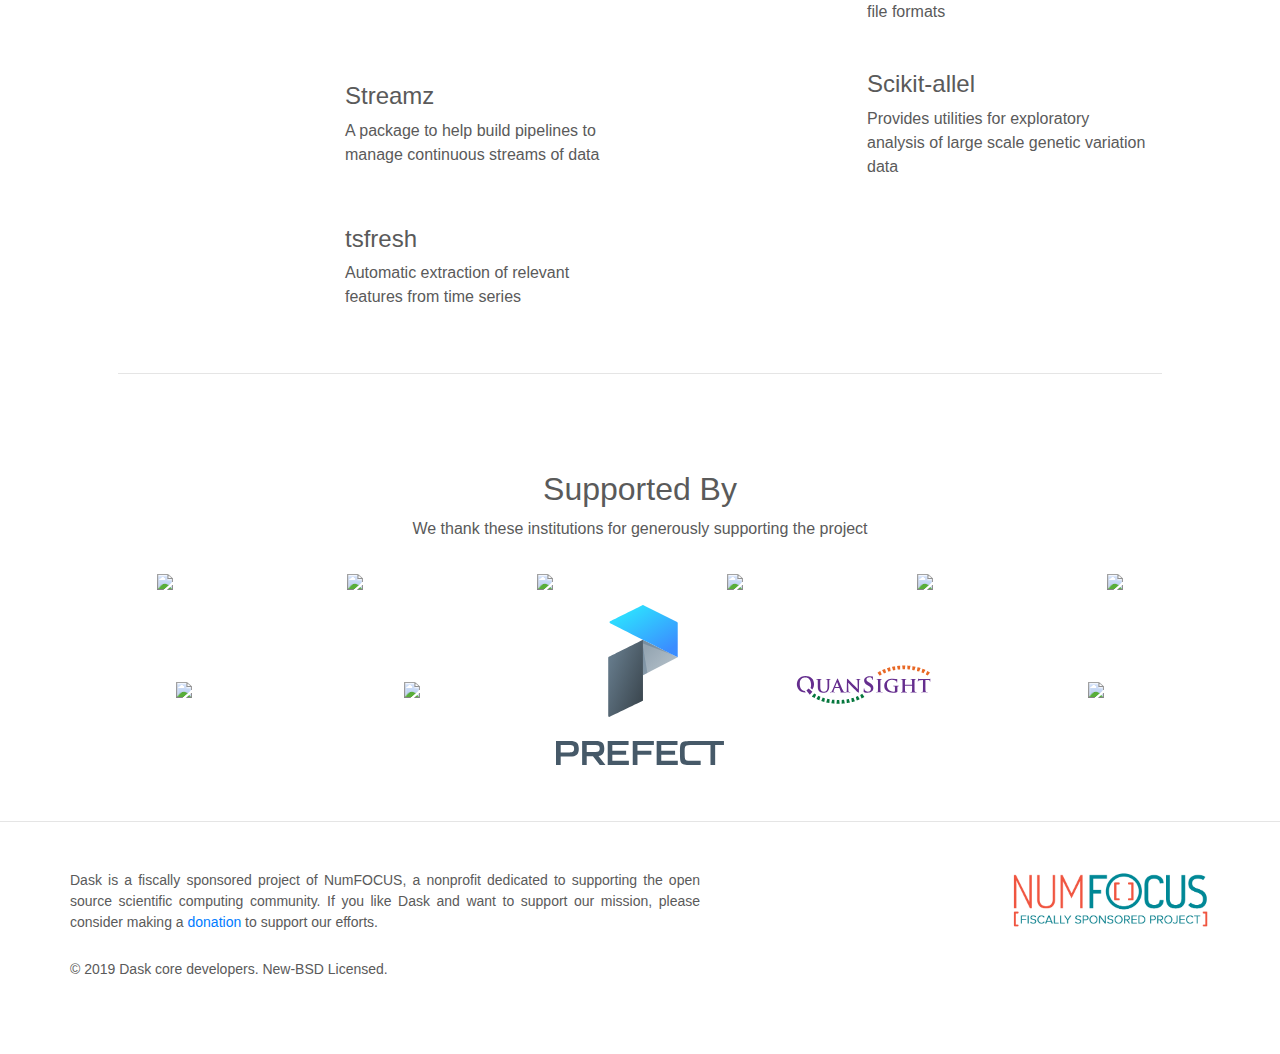
==== commit 5b383150: "Alphabetical order" ====
--- a/index.html
+++ b/index.html
@@ -557,6 +557,9 @@
                   <a href="https://www.darpa.mil"><img src="https://upload.wikimedia.org/wikipedia/commons/thumb/6/6e/DARPA_Logo.jpg/320px-DARPA_Logo.jpg"></a>
                 </div>
                 <div class="col supporter">
+                  <a href="https://www.deshaw.com"><img src="https://www.deshaw.com/assets/logos/black_logo_417x125.png"></a>
+                </div>
+                <div class="col supporter">
                   <a href="https://www.moore.org"><img src="https://www.moore.org/content/images/logo-light.png"></a>
                 </div>
               </div>
@@ -576,9 +579,6 @@
                 </div>
                 <div class="col supporter">
                   <a href="https://saturncloud.io/"><img src="https://saturncloud.io/icons/logo-square.png"></a>
-                </div>
-                <div class="col supporter">
-                  <a href="https://www.deshaw.com"><img src="https://www.deshaw.com/assets/logos/black_logo_417x125.png"></a>
                 </div>
               </div>
             </div>
